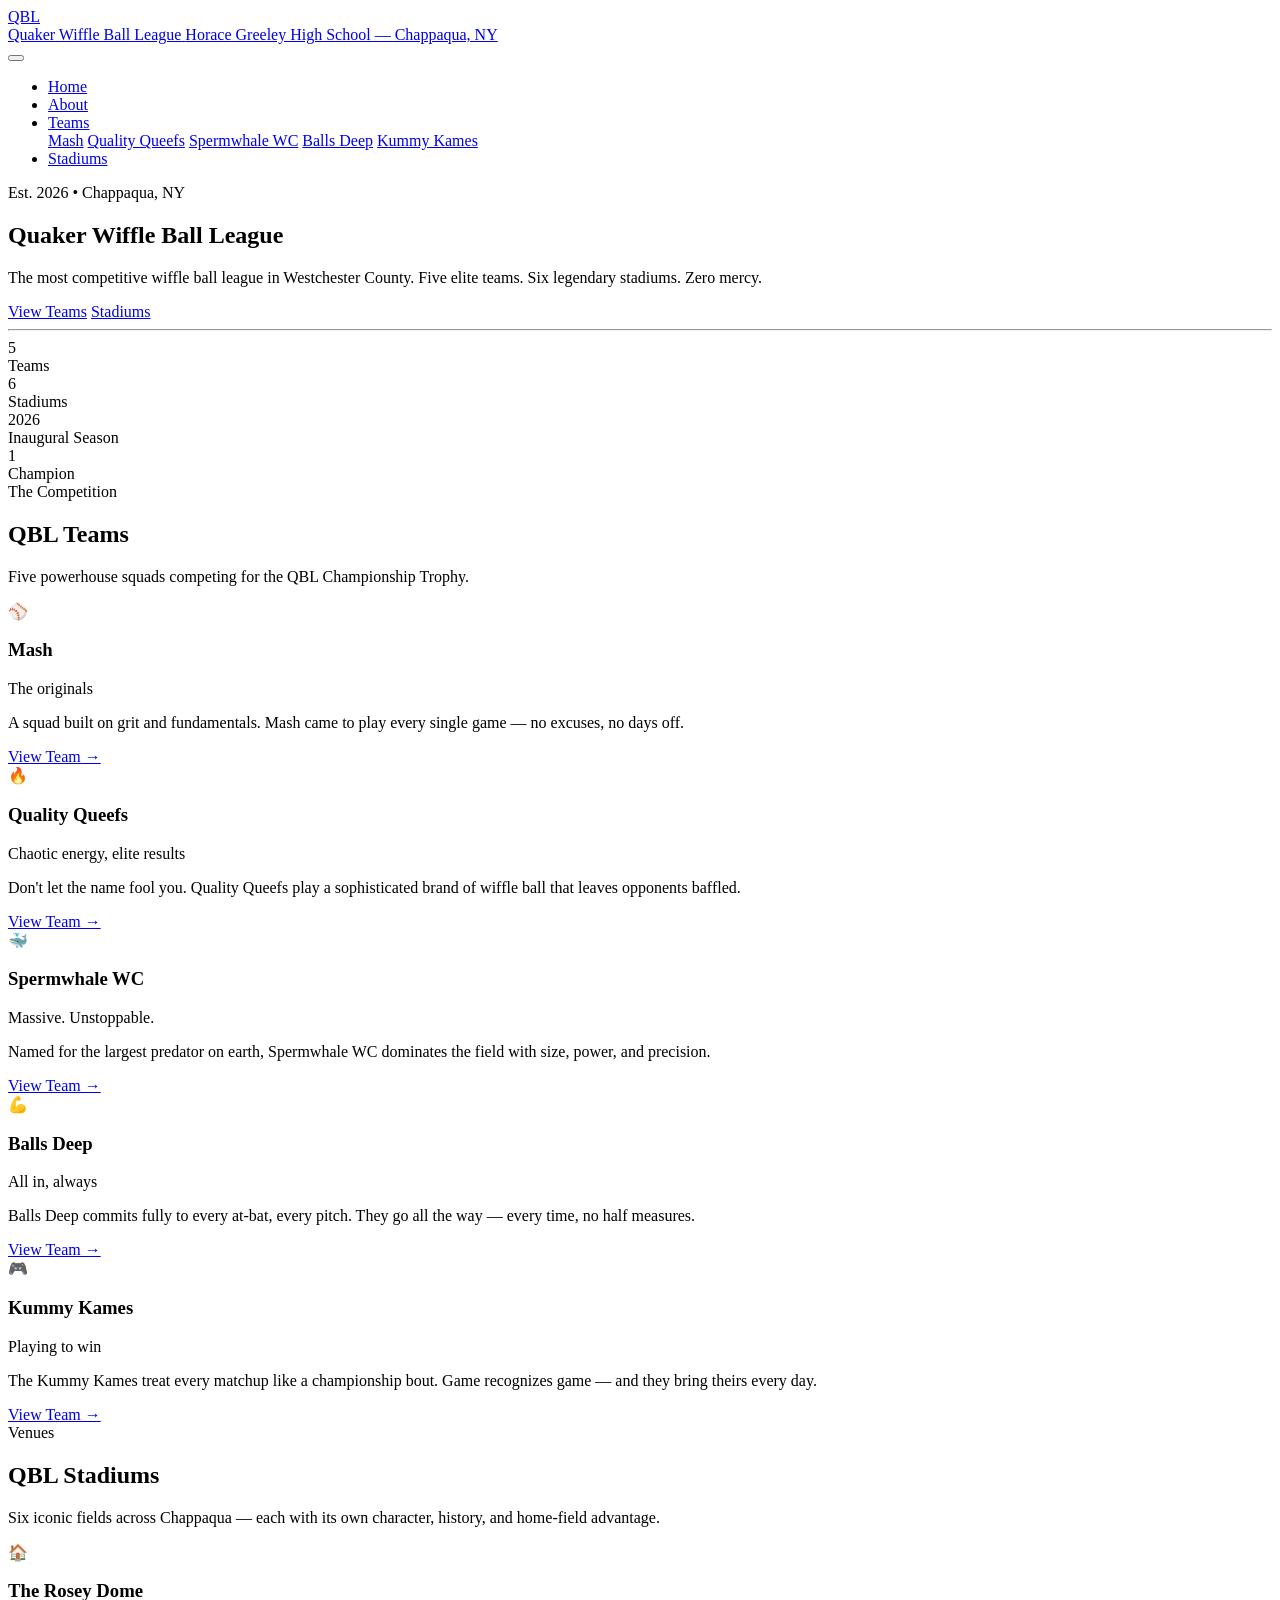
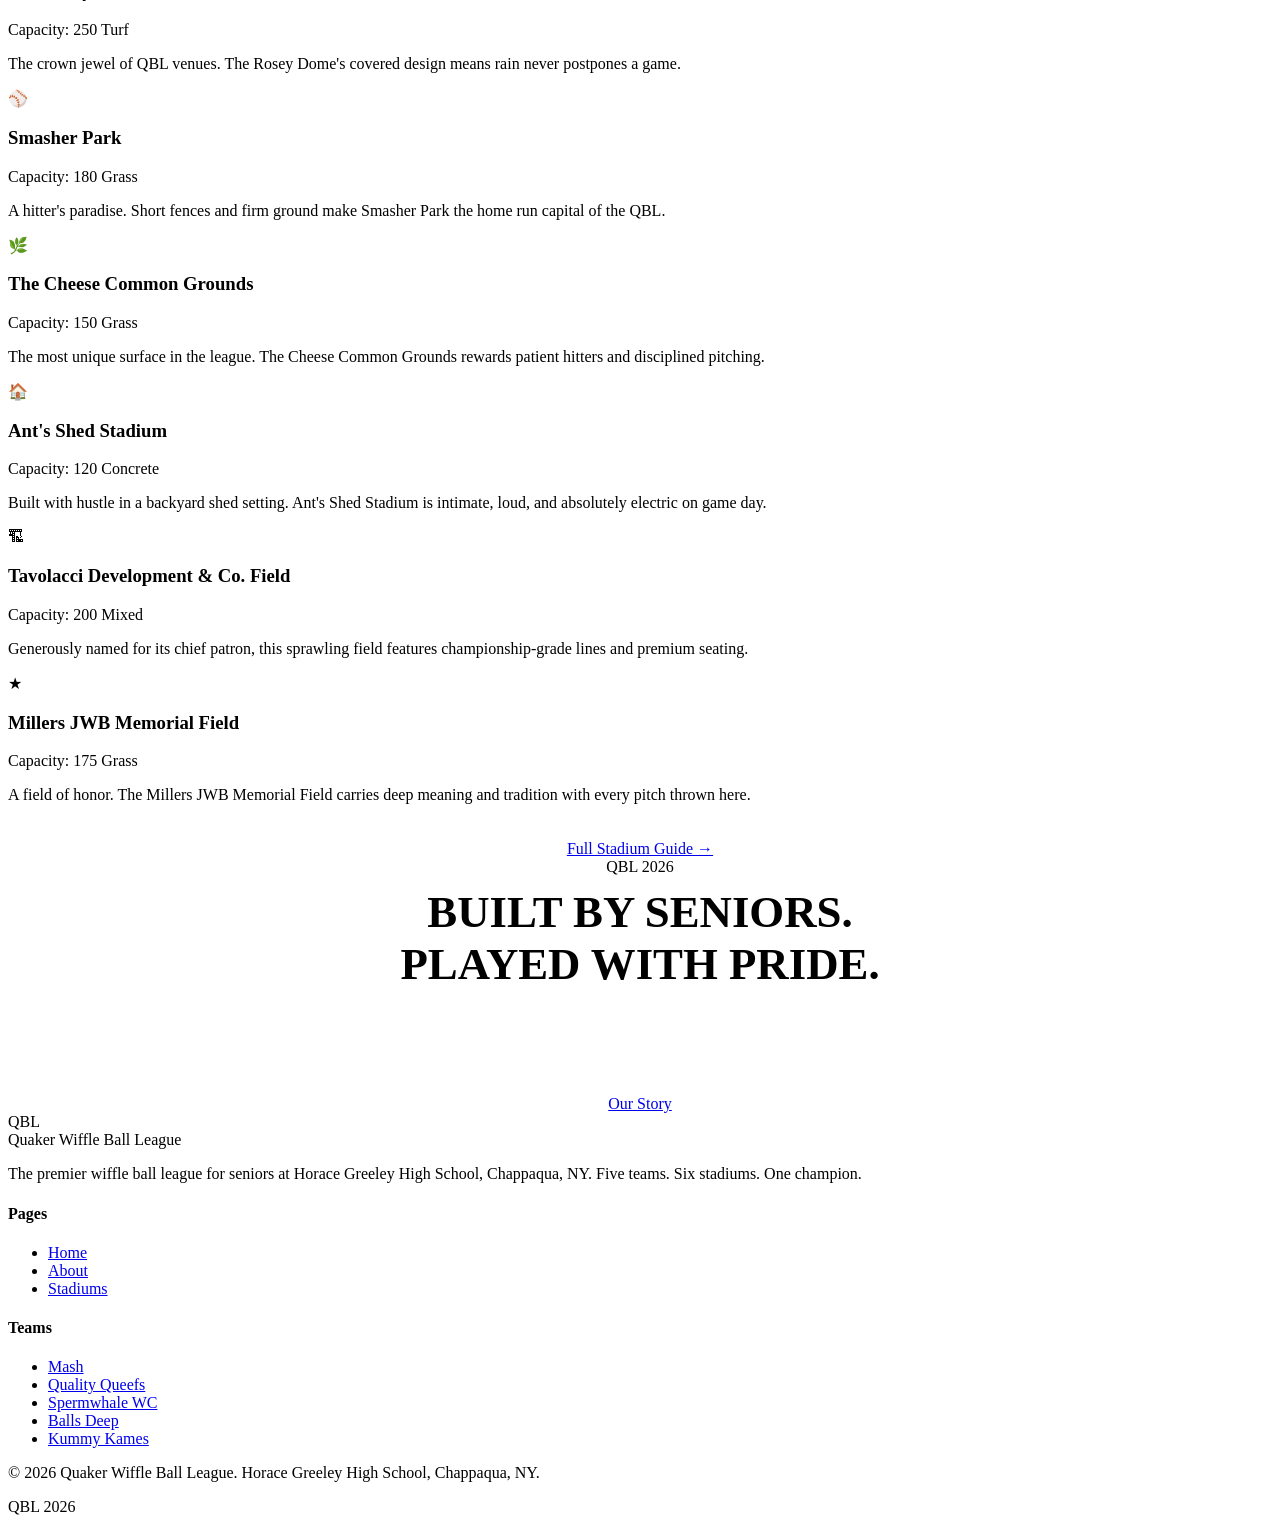
==== index.html @ b90197fc "Add files via upload" ====
<!DOCTYPE html>
<html lang="en">
<head>
  <meta charset="UTF-8" />
  <meta name="viewport" content="width=device-width, initial-scale=1.0" />
  <title>Quaker Wiffle Ball League | QBL</title>
  <link rel="stylesheet" href="css/styles.css" />
</head>
<body>

  <!-- NAVBAR -->
  <nav class="navbar">
    <div class="nav-inner">
      <a href="index.html" class="nav-logo">
        <div class="nav-logo-badge">QBL</div>
        <div class="nav-logo-text">
          <span class="nav-logo-name">Quaker Wiffle Ball League</span>
          <span class="nav-logo-sub">Horace Greeley High School &mdash; Chappaqua, NY</span>
        </div>
      </a>
      <button class="nav-toggle" id="navToggle" aria-label="Toggle menu">
        <span></span><span></span><span></span>
      </button>
      <ul class="nav-links" id="navLinks">
        <li><a href="index.html" class="active">Home</a></li>
        <li><a href="about.html">About</a></li>
        <li class="nav-dropdown">
          <a href="#">Teams</a>
          <div class="dropdown-menu">
            <a href="teams/mash.html">Mash</a>
            <a href="teams/quality-queefs.html">Quality Queefs</a>
            <a href="teams/spermwhale-wc.html">Spermwhale WC</a>
            <a href="teams/balls-deep.html">Balls Deep</a>
            <a href="teams/kummy-kames.html">Kummy Kames</a>
          </div>
        </li>
        <li><a href="stadiums.html">Stadiums</a></li>
      </ul>
    </div>
  </nav>

  <!-- HERO -->
  <section class="hero">
    <div class="hero-content">
      <div class="hero-badge">Est. 2026 &bull; Chappaqua, NY</div>
      <h1>Quaker <span>Wiffle Ball</span> League</h1>
      <p>The most competitive wiffle ball league in Westchester County. Five elite teams. Six legendary stadiums. Zero mercy.</p>
      <div class="hero-actions">
        <a href="teams/mash.html" class="btn btn-primary">View Teams</a>
        <a href="stadiums.html" class="btn btn-outline">Stadiums</a>
      </div>
    </div>
  </section>

  <hr class="divider" />

  <!-- STATS -->
  <section class="section">
    <div class="container">
      <div class="stats-bar">
        <div class="stat-item">
          <div class="stat-number"><span>5</span></div>
          <div class="stat-label">Teams</div>
        </div>
        <div class="stat-item">
          <div class="stat-number"><span>6</span></div>
          <div class="stat-label">Stadiums</div>
        </div>
        <div class="stat-item">
          <div class="stat-number"><span>2026</span></div>
          <div class="stat-label">Inaugural Season</div>
        </div>
        <div class="stat-item">
          <div class="stat-number"><span>1</span></div>
          <div class="stat-label">Champion</div>
        </div>
      </div>

      <!-- TEAMS GRID -->
      <div class="section-header">
        <span class="section-label">The Competition</span>
        <h2>QBL Teams</h2>
        <p>Five powerhouse squads competing for the QBL Championship Trophy.</p>
      </div>

      <div class="card-grid">
        <div class="card card-accent-1">
          <div class="card-header">
            <div class="card-icon">⚾</div>
            <h3>Mash</h3>
            <p>The originals</p>
          </div>
          <div class="card-body">
            <p>A squad built on grit and fundamentals. Mash came to play every single game — no excuses, no days off.</p>
          </div>
          <div class="card-footer">
            <a href="teams/mash.html">View Team &rarr;</a>
          </div>
        </div>

        <div class="card card-accent-2">
          <div class="card-header">
            <div class="card-icon">🔥</div>
            <h3>Quality Queefs</h3>
            <p>Chaotic energy, elite results</p>
          </div>
          <div class="card-body">
            <p>Don't let the name fool you. Quality Queefs play a sophisticated brand of wiffle ball that leaves opponents baffled.</p>
          </div>
          <div class="card-footer">
            <a href="teams/quality-queefs.html">View Team &rarr;</a>
          </div>
        </div>

        <div class="card card-accent-3">
          <div class="card-header">
            <div class="card-icon">🐳</div>
            <h3>Spermwhale WC</h3>
            <p>Massive. Unstoppable.</p>
          </div>
          <div class="card-body">
            <p>Named for the largest predator on earth, Spermwhale WC dominates the field with size, power, and precision.</p>
          </div>
          <div class="card-footer">
            <a href="teams/spermwhale-wc.html">View Team &rarr;</a>
          </div>
        </div>

        <div class="card card-accent-4">
          <div class="card-header">
            <div class="card-icon">💪</div>
            <h3>Balls Deep</h3>
            <p>All in, always</p>
          </div>
          <div class="card-body">
            <p>Balls Deep commits fully to every at-bat, every pitch. They go all the way — every time, no half measures.</p>
          </div>
          <div class="card-footer">
            <a href="teams/balls-deep.html">View Team &rarr;</a>
          </div>
        </div>

        <div class="card card-accent-5">
          <div class="card-header">
            <div class="card-icon">🎮</div>
            <h3>Kummy Kames</h3>
            <p>Playing to win</p>
          </div>
          <div class="card-body">
            <p>The Kummy Kames treat every matchup like a championship bout. Game recognizes game — and they bring theirs every day.</p>
          </div>
          <div class="card-footer">
            <a href="teams/kummy-kames.html">View Team &rarr;</a>
          </div>
        </div>
      </div>
    </div>
  </section>

  <!-- STADIUMS -->
  <section class="section section-alt">
    <div class="container">
      <div class="section-header">
        <span class="section-label">Venues</span>
        <h2>QBL Stadiums</h2>
        <p>Six iconic fields across Chappaqua — each with its own character, history, and home-field advantage.</p>
      </div>

      <div class="card-grid card-grid-3">
        <div class="stadium-card">
          <div class="stadium-card-banner sb-1">&#127968;</div>
          <div class="stadium-card-body">
            <h3>The Rosey Dome</h3>
            <div class="stadium-meta">
              <span class="stadium-meta-item"><span class="dot"></span>Capacity: 250</span>
              <span class="stadium-meta-item"><span class="dot"></span>Turf</span>
            </div>
            <p>The crown jewel of QBL venues. The Rosey Dome's covered design means rain never postpones a game.</p>
          </div>
        </div>

        <div class="stadium-card">
          <div class="stadium-card-banner sb-2">&#9918;</div>
          <div class="stadium-card-body">
            <h3>Smasher Park</h3>
            <div class="stadium-meta">
              <span class="stadium-meta-item"><span class="dot"></span>Capacity: 180</span>
              <span class="stadium-meta-item"><span class="dot"></span>Grass</span>
            </div>
            <p>A hitter's paradise. Short fences and firm ground make Smasher Park the home run capital of the QBL.</p>
          </div>
        </div>

        <div class="stadium-card">
          <div class="stadium-card-banner sb-3">&#127807;</div>
          <div class="stadium-card-body">
            <h3>The Cheese Common Grounds</h3>
            <div class="stadium-meta">
              <span class="stadium-meta-item"><span class="dot"></span>Capacity: 150</span>
              <span class="stadium-meta-item"><span class="dot"></span>Grass</span>
            </div>
            <p>The most unique surface in the league. The Cheese Common Grounds rewards patient hitters and disciplined pitching.</p>
          </div>
        </div>

        <div class="stadium-card">
          <div class="stadium-card-banner sb-4">&#127968;</div>
          <div class="stadium-card-body">
            <h3>Ant's Shed Stadium</h3>
            <div class="stadium-meta">
              <span class="stadium-meta-item"><span class="dot"></span>Capacity: 120</span>
              <span class="stadium-meta-item"><span class="dot"></span>Concrete</span>
            </div>
            <p>Built with hustle in a backyard shed setting. Ant's Shed Stadium is intimate, loud, and absolutely electric on game day.</p>
          </div>
        </div>

        <div class="stadium-card">
          <div class="stadium-card-banner sb-5">&#127959;</div>
          <div class="stadium-card-body">
            <h3>Tavolacci Development &amp; Co. Field</h3>
            <div class="stadium-meta">
              <span class="stadium-meta-item"><span class="dot"></span>Capacity: 200</span>
              <span class="stadium-meta-item"><span class="dot"></span>Mixed</span>
            </div>
            <p>Generously named for its chief patron, this sprawling field features championship-grade lines and premium seating.</p>
          </div>
        </div>

        <div class="stadium-card">
          <div class="stadium-card-banner sb-6">&#9733;</div>
          <div class="stadium-card-body">
            <h3>Millers JWB Memorial Field</h3>
            <div class="stadium-meta">
              <span class="stadium-meta-item"><span class="dot"></span>Capacity: 175</span>
              <span class="stadium-meta-item"><span class="dot"></span>Grass</span>
            </div>
            <p>A field of honor. The Millers JWB Memorial Field carries deep meaning and tradition with every pitch thrown here.</p>
          </div>
        </div>
      </div>

      <div style="text-align: center; margin-top: 36px;">
        <a href="stadiums.html" class="btn btn-navy">Full Stadium Guide &rarr;</a>
      </div>
    </div>
  </section>

  <!-- CTA -->
  <section class="section" style="background: var(--navy); text-align: center;">
    <div class="container">
      <span class="section-label" style="color: var(--orange);">QBL 2026</span>
      <h2 style="color: var(--white); font-size: clamp(1.8rem, 4vw, 2.8rem); text-transform: uppercase; margin-top: 10px;">Built by Seniors.<br>Played with Pride.</h2>
      <p style="color: rgba(255,255,255,0.65); margin-top: 16px; margin-bottom: 32px; max-width: 480px; margin-left: auto; margin-right: auto;">
        Quaker Wiffle Ball League was founded by the Class of 2026 at Horace Greeley High School in Chappaqua, New York.
      </p>
      <a href="about.html" class="btn btn-primary">Our Story</a>
    </div>
  </section>

  <!-- FOOTER -->
  <footer class="footer">
    <div class="footer-inner">
      <div class="footer-top">
        <div class="footer-brand">
          <div class="nav-logo" style="margin-bottom: 12px;">
            <div class="nav-logo-badge">QBL</div>
            <div class="nav-logo-text">
              <span class="nav-logo-name">Quaker Wiffle Ball League</span>
            </div>
          </div>
          <p>The premier wiffle ball league for seniors at Horace Greeley High School, Chappaqua, NY. Five teams. Six stadiums. One champion.</p>
        </div>
        <div class="footer-links">
          <h4>Pages</h4>
          <ul>
            <li><a href="index.html">Home</a></li>
            <li><a href="about.html">About</a></li>
            <li><a href="stadiums.html">Stadiums</a></li>
          </ul>
        </div>
        <div class="footer-links">
          <h4>Teams</h4>
          <ul>
            <li><a href="teams/mash.html">Mash</a></li>
            <li><a href="teams/quality-queefs.html">Quality Queefs</a></li>
            <li><a href="teams/spermwhale-wc.html">Spermwhale WC</a></li>
            <li><a href="teams/balls-deep.html">Balls Deep</a></li>
            <li><a href="teams/kummy-kames.html">Kummy Kames</a></li>
          </ul>
        </div>
      </div>
      <div class="footer-bottom">
        <p>&copy; 2026 Quaker Wiffle Ball League. Horace Greeley High School, Chappaqua, NY.</p>
        <span class="footer-badge">QBL 2026</span>
      </div>
    </div>
  </footer>

  <script>
    const toggle = document.getElementById('navToggle');
    const links = document.getElementById('navLinks');
    toggle.addEventListener('click', () => links.classList.toggle('open'));
  </script>
</body>
</html>
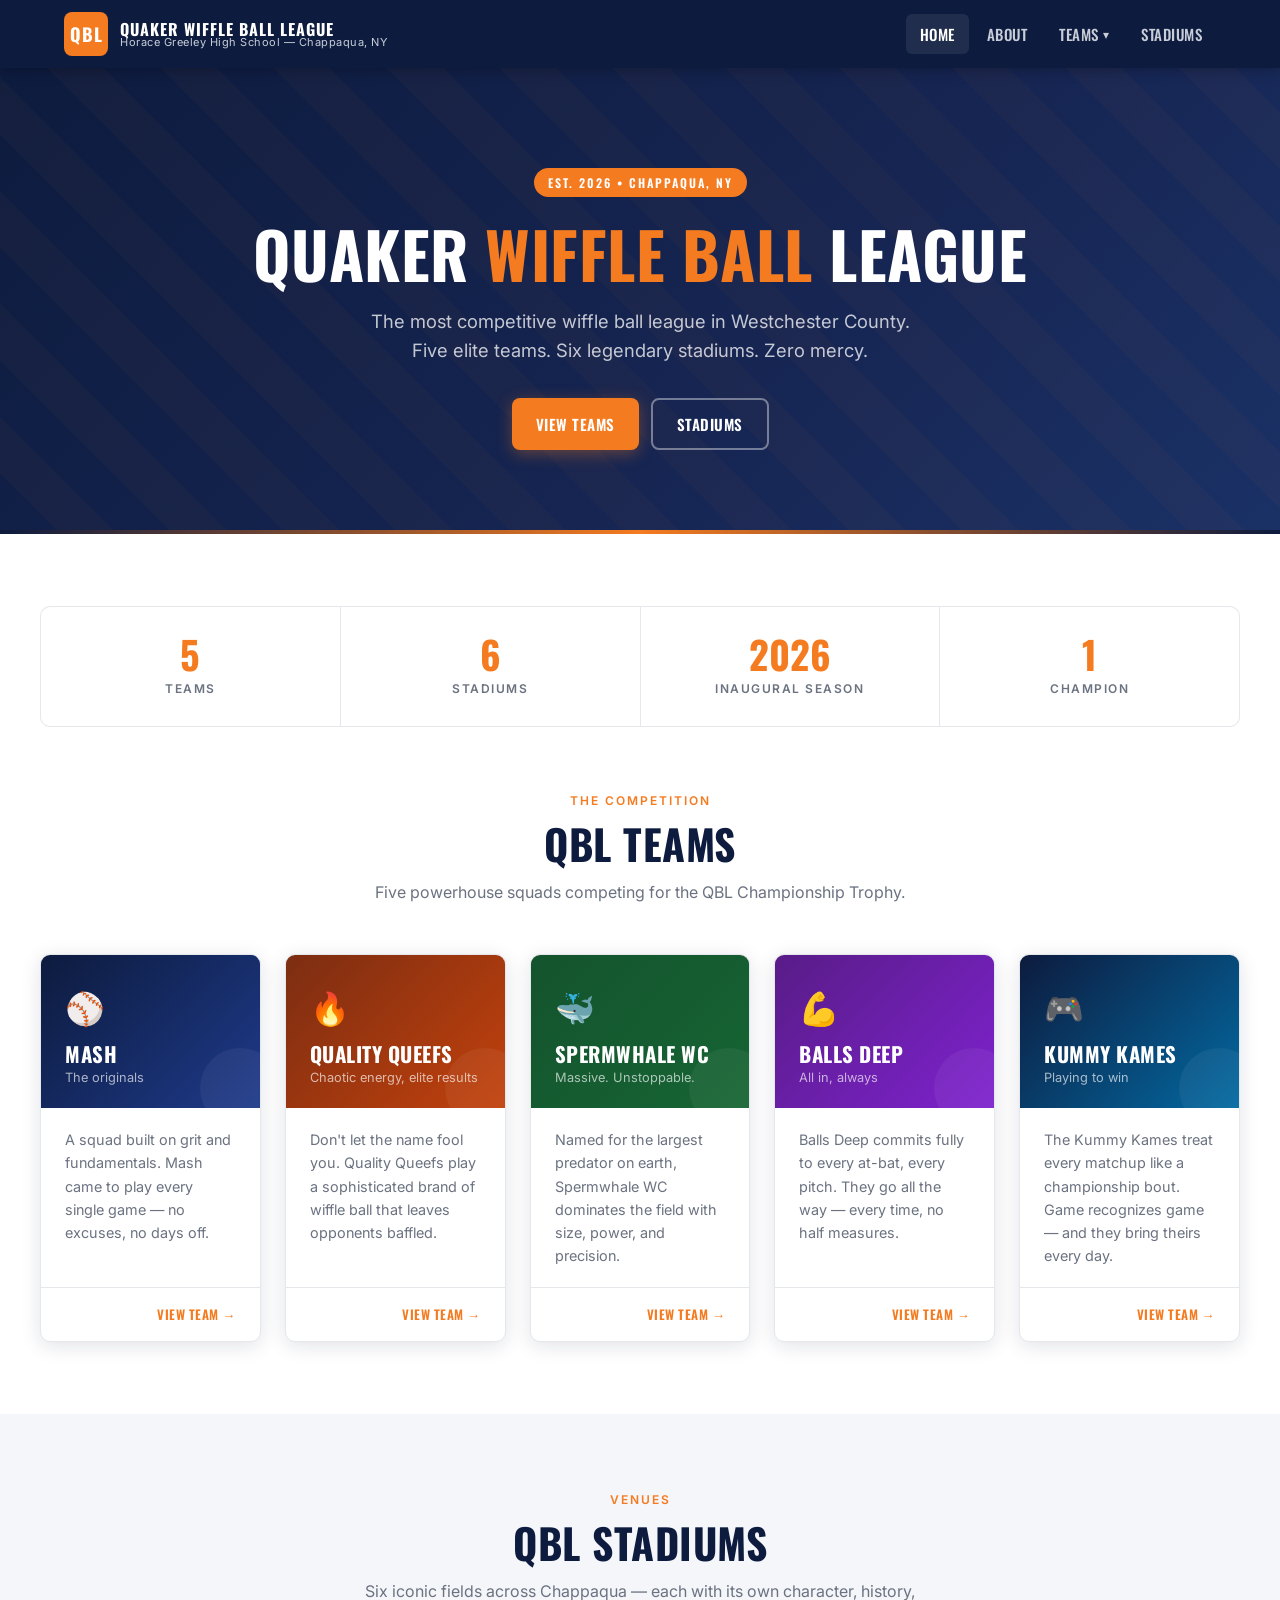
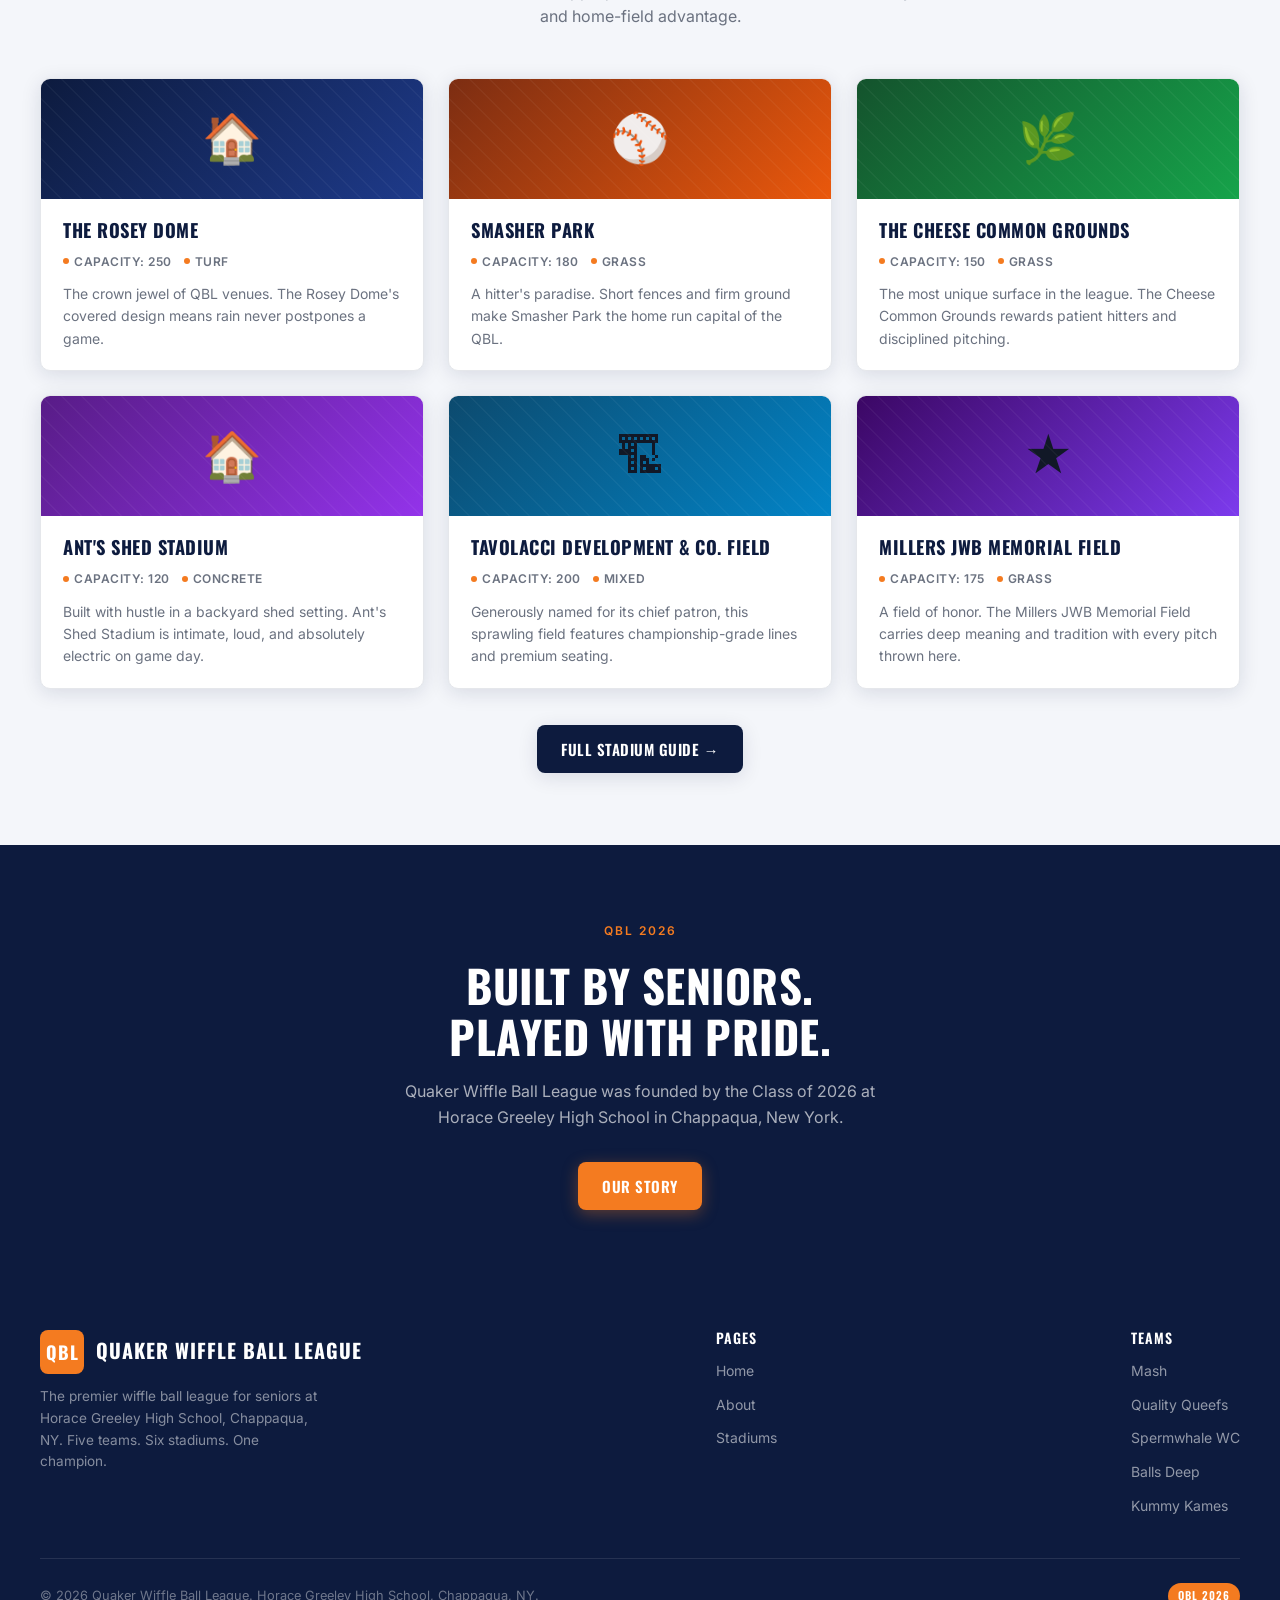
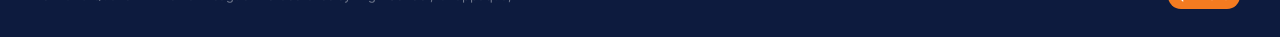
==== commit 97dc768e: "Add files via upload" ====
--- a/index.html
+++ b/index.html
@@ -4,7 +4,159 @@
   <meta charset="UTF-8" />
   <meta name="viewport" content="width=device-width, initial-scale=1.0" />
   <title>Quaker Wiffle Ball League | QBL</title>
-  <link rel="stylesheet" href="css/styles.css" />
+  <style>
+/* === QBL Design System === */
+@import url('https://fonts.googleapis.com/css2?family=Oswald:wght@400;500;600;700&family=Inter:wght@400;500;600&display=swap');
+
+:root {
+  --navy: #0D1B3E;
+  --navy-light: #162552;
+  --orange: #F47B20;
+  --orange-dark: #D4691A;
+  --white: #FFFFFF;
+  --light-gray: #F4F6FA;
+  --mid-gray: #C8CDD8;
+  --text-dark: #111827;
+  --text-muted: #6B7280;
+  --border: #E5E7EB;
+  --shadow: 0 4px 20px rgba(13, 27, 62, 0.12);
+  --shadow-hover: 0 8px 32px rgba(13, 27, 62, 0.2);
+  --radius: 10px;
+}
+
+* { margin: 0; padding: 0; box-sizing: border-box; }
+html { scroll-behavior: smooth; }
+body { font-family: 'Inter', sans-serif; color: var(--text-dark); background: var(--white); line-height: 1.6; }
+h1, h2, h3, h4 { font-family: 'Oswald', sans-serif; font-weight: 700; letter-spacing: 0.5px; line-height: 1.15; }
+a { color: inherit; text-decoration: none; }
+img { max-width: 100%; display: block; }
+
+/* === NAVBAR === */
+.navbar { background: var(--navy); position: sticky; top: 0; z-index: 1000; box-shadow: 0 2px 12px rgba(0,0,0,0.25); }
+.nav-inner { max-width: 1200px; margin: 0 auto; padding: 0 24px; display: flex; align-items: center; justify-content: space-between; height: 68px; }
+.nav-logo { display: flex; align-items: center; gap: 12px; text-decoration: none; }
+.nav-logo-badge { width: 44px; height: 44px; background: var(--orange); border-radius: 8px; display: flex; align-items: center; justify-content: center; font-family: 'Oswald', sans-serif; font-weight: 700; font-size: 18px; color: var(--white); letter-spacing: 1px; }
+.nav-logo-text { display: flex; flex-direction: column; line-height: 1; }
+.nav-logo-name { font-family: 'Oswald', sans-serif; font-weight: 700; font-size: 16px; color: var(--white); letter-spacing: 1px; text-transform: uppercase; }
+.nav-logo-sub { font-size: 11px; color: var(--mid-gray); letter-spacing: 0.5px; }
+.nav-links { display: flex; align-items: center; gap: 4px; list-style: none; }
+.nav-links a { display: block; padding: 8px 14px; font-family: 'Oswald', sans-serif; font-size: 15px; font-weight: 500; color: var(--mid-gray); border-radius: 6px; transition: color 0.2s, background 0.2s; text-transform: uppercase; letter-spacing: 0.5px; }
+.nav-links a:hover, .nav-links a.active { color: var(--white); background: rgba(255,255,255,0.08); }
+.nav-dropdown { position: relative; }
+.nav-dropdown > a { display: flex; align-items: center; gap: 4px; }
+.nav-dropdown > a::after { content: '▾'; font-size: 12px; }
+.dropdown-menu { display: none; position: absolute; top: calc(100% + 8px); left: 0; background: var(--white); border-radius: var(--radius); box-shadow: var(--shadow-hover); min-width: 200px; overflow: hidden; border: 1px solid var(--border); }
+.nav-dropdown:hover .dropdown-menu { display: block; }
+.dropdown-menu a { display: block; padding: 10px 16px; font-size: 14px; font-family: 'Inter', sans-serif; color: var(--text-dark) !important; background: none !important; border-radius: 0 !important; font-weight: 500; letter-spacing: 0; text-transform: none; border-left: 3px solid transparent; transition: background 0.15s, border-color 0.15s; }
+.dropdown-menu a:hover { background: var(--light-gray) !important; border-left-color: var(--orange); color: var(--navy) !important; }
+.nav-toggle { display: none; flex-direction: column; gap: 5px; background: none; border: none; cursor: pointer; padding: 4px; }
+.nav-toggle span { display: block; width: 26px; height: 2px; background: var(--white); border-radius: 2px; }
+
+/* === HERO === */
+.hero { background: linear-gradient(135deg, var(--navy) 0%, var(--navy-light) 60%, #1a3166 100%); color: var(--white); padding: 100px 24px 80px; text-align: center; position: relative; overflow: hidden; }
+.hero::before { content: ''; position: absolute; inset: 0; background: repeating-linear-gradient(45deg, transparent, transparent 40px, rgba(244, 123, 32, 0.03) 40px, rgba(244, 123, 32, 0.03) 80px); }
+.hero-content { position: relative; max-width: 800px; margin: 0 auto; }
+.hero-badge { display: inline-block; background: var(--orange); color: var(--white); font-family: 'Oswald', sans-serif; font-size: 12px; font-weight: 600; letter-spacing: 2px; text-transform: uppercase; padding: 5px 14px; border-radius: 20px; margin-bottom: 20px; }
+.hero h1 { font-size: clamp(2.4rem, 6vw, 4rem); color: var(--white); margin-bottom: 16px; text-transform: uppercase; }
+.hero h1 span { color: var(--orange); }
+.hero p { font-size: 1.15rem; color: rgba(255,255,255,0.75); max-width: 560px; margin: 0 auto 32px; }
+.hero-actions { display: flex; gap: 12px; justify-content: center; flex-wrap: wrap; }
+
+/* === BUTTONS === */
+.btn { display: inline-flex; align-items: center; gap: 8px; padding: 12px 24px; border-radius: 8px; font-family: 'Oswald', sans-serif; font-weight: 600; font-size: 15px; letter-spacing: 0.5px; text-transform: uppercase; cursor: pointer; border: none; transition: transform 0.15s, box-shadow 0.15s, background 0.15s; text-decoration: none; }
+.btn:hover { transform: translateY(-2px); }
+.btn-primary { background: var(--orange); color: var(--white); box-shadow: 0 4px 16px rgba(244, 123, 32, 0.35); }
+.btn-primary:hover { background: var(--orange-dark); box-shadow: 0 6px 24px rgba(244, 123, 32, 0.45); }
+.btn-outline { background: transparent; color: var(--white); border: 2px solid rgba(255,255,255,0.4); }
+.btn-outline:hover { border-color: var(--white); background: rgba(255,255,255,0.08); }
+.btn-navy { background: var(--navy); color: var(--white); box-shadow: var(--shadow); }
+.btn-navy:hover { background: var(--navy-light); }
+
+/* === SECTION === */
+.section { padding: 72px 24px; }
+.section-alt { background: var(--light-gray); }
+.container { max-width: 1200px; margin: 0 auto; }
+.section-header { text-align: center; margin-bottom: 48px; }
+.section-label { display: inline-block; font-size: 12px; font-weight: 600; letter-spacing: 2px; text-transform: uppercase; color: var(--orange); margin-bottom: 10px; }
+.section-header h2 { font-size: clamp(1.8rem, 4vw, 2.6rem); color: var(--navy); text-transform: uppercase; }
+.section-header p { margin-top: 12px; color: var(--text-muted); font-size: 1rem; max-width: 560px; margin-left: auto; margin-right: auto; }
+
+/* === STATS BAR === */
+.stats-bar { display: grid; grid-template-columns: repeat(auto-fit, minmax(180px, 1fr)); gap: 1px; background: var(--border); border: 1px solid var(--border); border-radius: var(--radius); overflow: hidden; margin-bottom: 60px; }
+.stat-item { background: var(--white); padding: 28px 20px; text-align: center; }
+.stat-item .stat-number { font-family: 'Oswald', sans-serif; font-size: 2.4rem; font-weight: 700; color: var(--navy); line-height: 1; }
+.stat-item .stat-number span { color: var(--orange); }
+.stat-item .stat-label { font-size: 12px; font-weight: 600; text-transform: uppercase; letter-spacing: 1.5px; color: var(--text-muted); margin-top: 6px; }
+
+/* === CARDS === */
+.card-grid { display: grid; grid-template-columns: repeat(auto-fill, minmax(220px, 1fr)); gap: 24px; }
+.card-grid-3 { grid-template-columns: repeat(auto-fill, minmax(300px, 1fr)); }
+.card { background: var(--white); border-radius: var(--radius); box-shadow: var(--shadow); overflow: hidden; transition: transform 0.2s, box-shadow 0.2s; border: 1px solid var(--border); display: flex; flex-direction: column; }
+.card:hover { transform: translateY(-4px); box-shadow: var(--shadow-hover); }
+.card-header { background: var(--navy); padding: 28px 24px 20px; color: var(--white); position: relative; overflow: hidden; }
+.card-header::after { content: ''; position: absolute; bottom: -20px; right: -20px; width: 80px; height: 80px; background: rgba(255,255,255,0.05); border-radius: 50%; }
+.card-icon { font-size: 2rem; margin-bottom: 8px; }
+.card-header h3 { font-size: 1.3rem; color: var(--white); text-transform: uppercase; }
+.card-header p { font-size: 0.8rem; color: rgba(255,255,255,0.65); margin-top: 2px; }
+.card-body { padding: 20px 24px; flex: 1; }
+.card-body p { color: var(--text-muted); font-size: 0.9rem; line-height: 1.6; }
+.card-footer { padding: 16px 24px; border-top: 1px solid var(--border); display: flex; justify-content: flex-end; }
+.card-footer a { font-family: 'Oswald', sans-serif; font-size: 13px; font-weight: 600; letter-spacing: 0.5px; text-transform: uppercase; color: var(--orange); display: flex; align-items: center; gap: 4px; }
+.card-footer a:hover { color: var(--orange-dark); }
+.card-accent-1 .card-header { background: linear-gradient(135deg, #0D1B3E, #1E3A8A); }
+.card-accent-2 .card-header { background: linear-gradient(135deg, #7C2D12, #C2410C); }
+.card-accent-3 .card-header { background: linear-gradient(135deg, #14532D, #166534); }
+.card-accent-4 .card-header { background: linear-gradient(135deg, #581C87, #7E22CE); }
+.card-accent-5 .card-header { background: linear-gradient(135deg, #0D1B3E, #0369A1); }
+
+/* === STADIUM CARDS === */
+.stadium-card { background: var(--white); border-radius: var(--radius); box-shadow: var(--shadow); overflow: hidden; border: 1px solid var(--border); transition: transform 0.2s, box-shadow 0.2s; }
+.stadium-card:hover { transform: translateY(-4px); box-shadow: var(--shadow-hover); }
+.stadium-card-banner { height: 120px; display: flex; align-items: center; justify-content: center; font-size: 3rem; position: relative; overflow: hidden; }
+.stadium-card-banner::before { content: ''; position: absolute; inset: 0; background: repeating-linear-gradient(45deg, rgba(255,255,255,0.04) 0, rgba(255,255,255,0.04) 1px, transparent 0, transparent 50%); background-size: 20px 20px; }
+.stadium-card-body { padding: 20px 22px; }
+.stadium-card-body h3 { font-size: 1.15rem; color: var(--navy); text-transform: uppercase; margin-bottom: 6px; }
+.stadium-meta { display: flex; flex-wrap: wrap; gap: 12px; margin: 12px 0; }
+.stadium-meta-item { display: flex; align-items: center; gap: 5px; font-size: 12px; font-weight: 600; text-transform: uppercase; letter-spacing: 0.5px; color: var(--text-muted); }
+.stadium-meta-item .dot { width: 6px; height: 6px; border-radius: 50%; background: var(--orange); }
+.stadium-card-body p { font-size: 0.875rem; color: var(--text-muted); line-height: 1.6; margin-top: 10px; }
+.sb-1 { background: linear-gradient(135deg, #0D1B3E, #1E3A8A); }
+.sb-2 { background: linear-gradient(135deg, #7C2D12, #EA580C); }
+.sb-3 { background: linear-gradient(135deg, #14532D, #16A34A); }
+.sb-4 { background: linear-gradient(135deg, #581C87, #9333EA); }
+.sb-5 { background: linear-gradient(135deg, #0C4A6E, #0284C7); }
+.sb-6 { background: linear-gradient(135deg, #3B0764, #7C3AED); }
+
+/* === DIVIDER === */
+.divider { height: 4px; background: linear-gradient(90deg, var(--navy), var(--orange), var(--navy)); border: none; }
+
+/* === FOOTER === */
+.footer { background: var(--navy); color: rgba(255,255,255,0.7); padding: 48px 24px 28px; }
+.footer-inner { max-width: 1200px; margin: 0 auto; }
+.footer-top { display: flex; justify-content: space-between; align-items: flex-start; gap: 40px; margin-bottom: 40px; flex-wrap: wrap; }
+.footer-brand .nav-logo-name { font-size: 20px; margin-bottom: 4px; color: var(--white); }
+.footer-brand p { font-size: 0.85rem; color: rgba(255,255,255,0.5); max-width: 280px; margin-top: 8px; line-height: 1.6; }
+.footer-links h4 { font-family: 'Oswald', sans-serif; font-size: 14px; font-weight: 600; color: var(--white); text-transform: uppercase; letter-spacing: 1px; margin-bottom: 12px; }
+.footer-links ul { list-style: none; display: flex; flex-direction: column; gap: 8px; }
+.footer-links ul a { font-size: 0.875rem; color: rgba(255,255,255,0.55); transition: color 0.2s; }
+.footer-links ul a:hover { color: var(--orange); }
+.footer-bottom { border-top: 1px solid rgba(255,255,255,0.1); padding-top: 24px; display: flex; justify-content: space-between; align-items: center; flex-wrap: wrap; gap: 12px; }
+.footer-bottom p { font-size: 0.8rem; color: rgba(255,255,255,0.4); }
+.footer-badge { display: inline-flex; align-items: center; gap: 6px; background: var(--orange); color: var(--white); font-family: 'Oswald', sans-serif; font-size: 11px; font-weight: 600; letter-spacing: 1px; text-transform: uppercase; padding: 4px 10px; border-radius: 20px; }
+
+/* === RESPONSIVE === */
+@media (max-width: 768px) {
+  .nav-links { display: none; position: absolute; top: 68px; left: 0; right: 0; background: var(--navy); flex-direction: column; padding: 16px; gap: 4px; border-top: 1px solid rgba(255,255,255,0.1); }
+  .nav-links.open { display: flex; }
+  .nav-toggle { display: flex; }
+  .dropdown-menu { position: static; box-shadow: none; border: none; background: rgba(255,255,255,0.05); border-radius: 6px; margin-top: 4px; }
+  .dropdown-menu a { color: rgba(255,255,255,0.75) !important; border-left-color: transparent; }
+  .dropdown-menu a:hover { background: rgba(255,255,255,0.08) !important; color: var(--white) !important; }
+  .footer-top { flex-direction: column; gap: 32px; }
+  .footer-bottom { flex-direction: column; text-align: center; }
+  .stats-bar { grid-template-columns: 1fr 1fr; }
+}
+  </style>
 </head>
 <body>
 
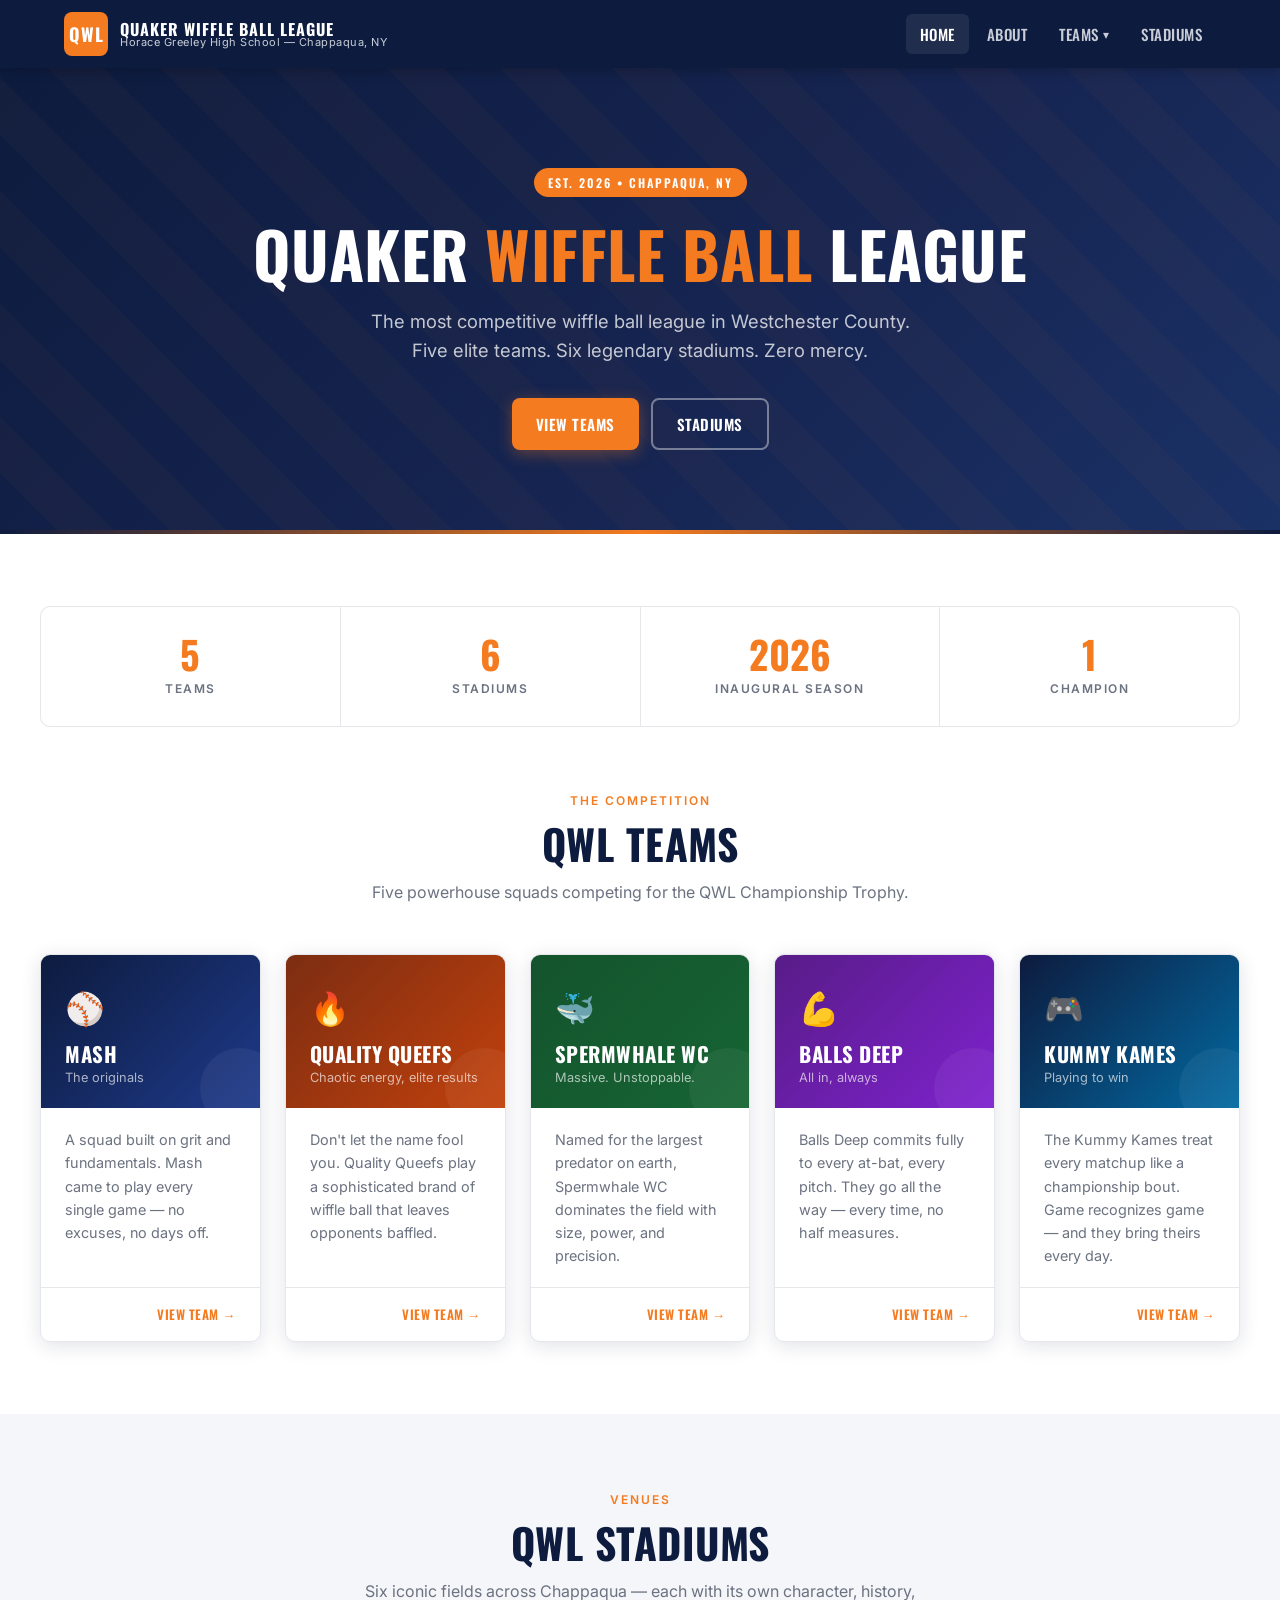
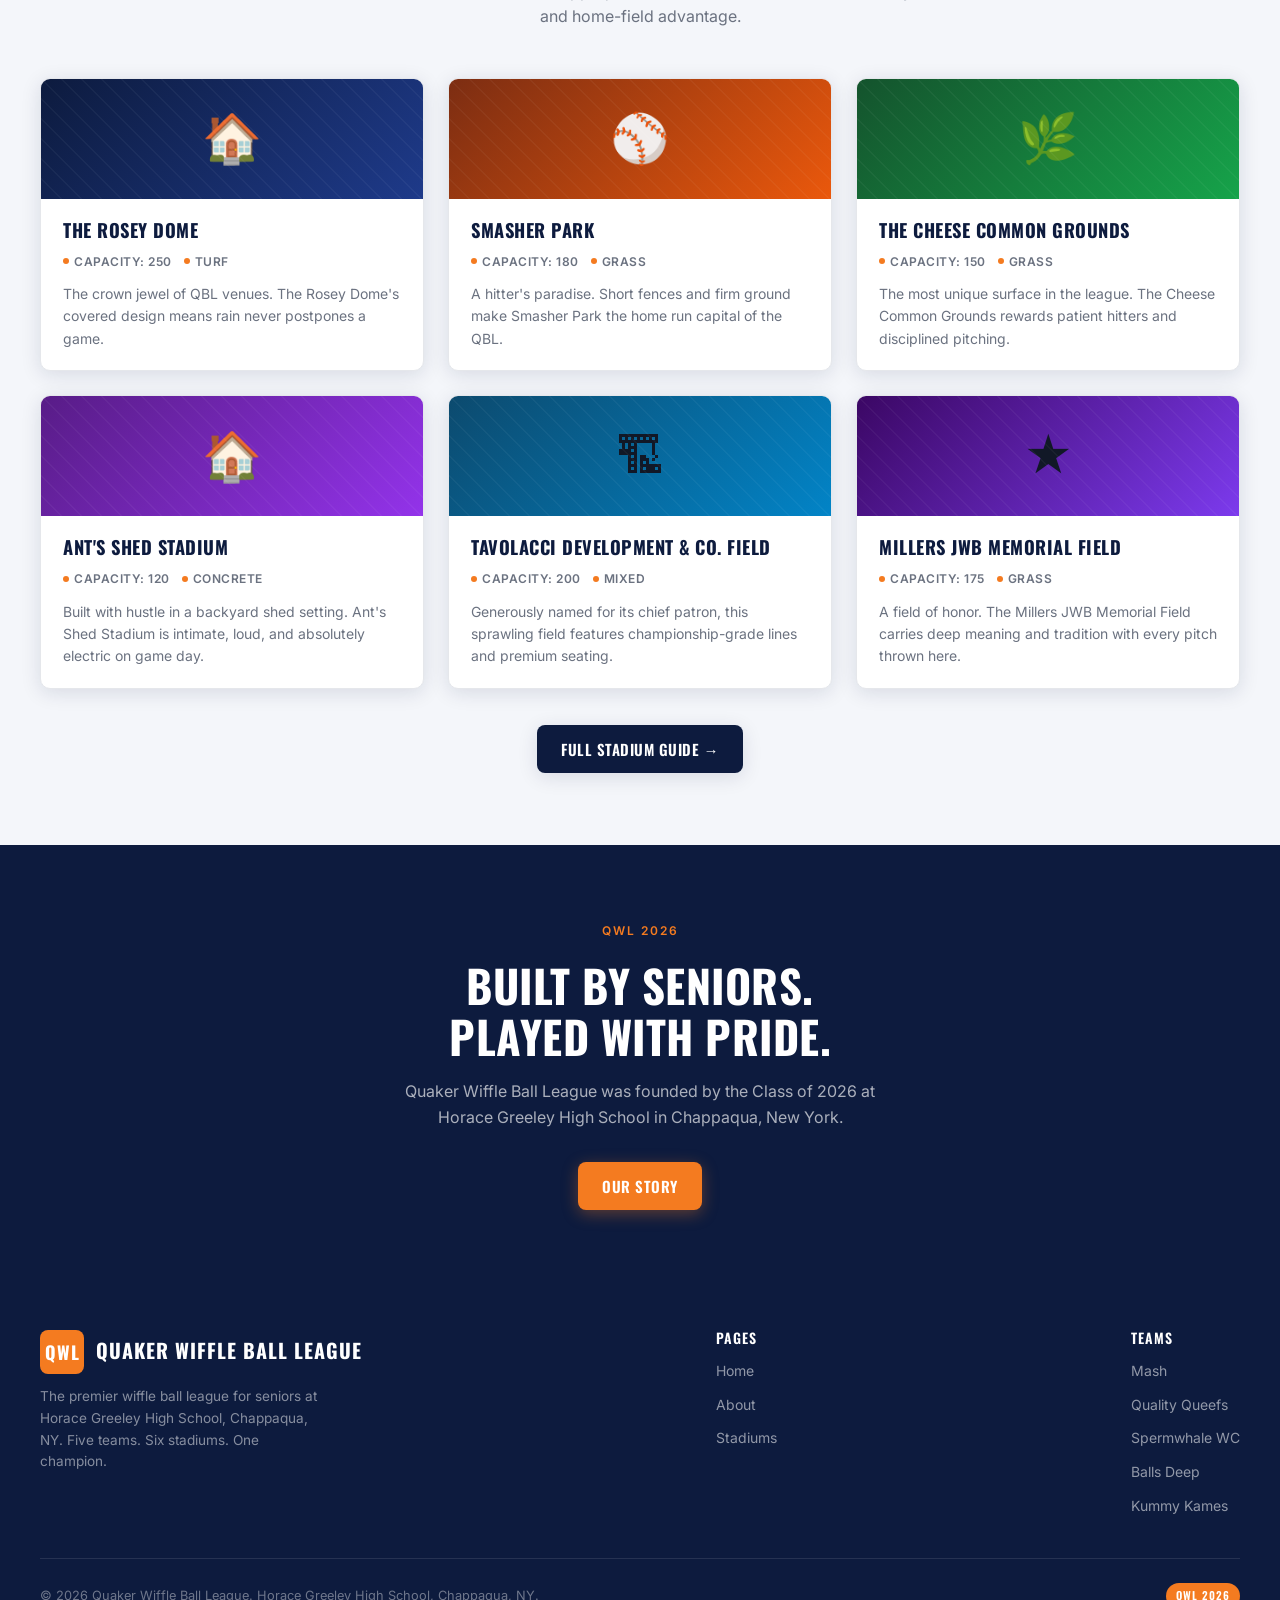
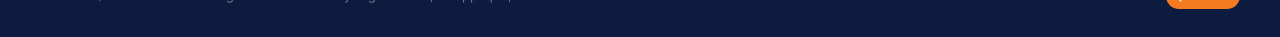
==== commit f249d6e7: "Add files via upload" ====
--- a/index.html
+++ b/index.html
@@ -3,7 +3,7 @@
 <head>
   <meta charset="UTF-8" />
   <meta name="viewport" content="width=device-width, initial-scale=1.0" />
-  <title>Quaker Wiffle Ball League | QBL</title>
+  <title>Quaker Wiffle Ball League | QWL</title>
   <style>
 /* === QBL Design System === */
 @import url('https://fonts.googleapis.com/css2?family=Oswald:wght@400;500;600;700&family=Inter:wght@400;500;600&display=swap');
@@ -164,7 +164,7 @@
   <nav class="navbar">
     <div class="nav-inner">
       <a href="index.html" class="nav-logo">
-        <div class="nav-logo-badge">QBL</div>
+        <div class="nav-logo-badge">QWL</div>
         <div class="nav-logo-text">
           <span class="nav-logo-name">Quaker Wiffle Ball League</span>
           <span class="nav-logo-sub">Horace Greeley High School &mdash; Chappaqua, NY</span>
@@ -198,7 +198,7 @@
       <h1>Quaker <span>Wiffle Ball</span> League</h1>
       <p>The most competitive wiffle ball league in Westchester County. Five elite teams. Six legendary stadiums. Zero mercy.</p>
       <div class="hero-actions">
-        <a href="teams/mash.html" class="btn btn-primary">View Teams</a>
+        <a href="#teams" class="btn btn-primary">View Teams</a>
         <a href="stadiums.html" class="btn btn-outline">Stadiums</a>
       </div>
     </div>
@@ -207,7 +207,7 @@
   <hr class="divider" />
 
   <!-- STATS -->
-  <section class="section">
+  <section class="section" id="teams">
     <div class="container">
       <div class="stats-bar">
         <div class="stat-item">
@@ -231,8 +231,8 @@
       <!-- TEAMS GRID -->
       <div class="section-header">
         <span class="section-label">The Competition</span>
-        <h2>QBL Teams</h2>
-        <p>Five powerhouse squads competing for the QBL Championship Trophy.</p>
+        <h2>QWL Teams</h2>
+        <p>Five powerhouse squads competing for the QWL Championship Trophy.</p>
       </div>
 
       <div class="card-grid">
@@ -314,7 +314,7 @@
     <div class="container">
       <div class="section-header">
         <span class="section-label">Venues</span>
-        <h2>QBL Stadiums</h2>
+        <h2>QWL Stadiums</h2>
         <p>Six iconic fields across Chappaqua — each with its own character, history, and home-field advantage.</p>
       </div>
 
@@ -401,7 +401,7 @@
   <!-- CTA -->
   <section class="section" style="background: var(--navy); text-align: center;">
     <div class="container">
-      <span class="section-label" style="color: var(--orange);">QBL 2026</span>
+      <span class="section-label" style="color: var(--orange);">QWL 2026</span>
       <h2 style="color: var(--white); font-size: clamp(1.8rem, 4vw, 2.8rem); text-transform: uppercase; margin-top: 10px;">Built by Seniors.<br>Played with Pride.</h2>
       <p style="color: rgba(255,255,255,0.65); margin-top: 16px; margin-bottom: 32px; max-width: 480px; margin-left: auto; margin-right: auto;">
         Quaker Wiffle Ball League was founded by the Class of 2026 at Horace Greeley High School in Chappaqua, New York.
@@ -416,7 +416,7 @@
       <div class="footer-top">
         <div class="footer-brand">
           <div class="nav-logo" style="margin-bottom: 12px;">
-            <div class="nav-logo-badge">QBL</div>
+            <div class="nav-logo-badge">QWL</div>
             <div class="nav-logo-text">
               <span class="nav-logo-name">Quaker Wiffle Ball League</span>
             </div>
@@ -444,7 +444,7 @@
       </div>
       <div class="footer-bottom">
         <p>&copy; 2026 Quaker Wiffle Ball League. Horace Greeley High School, Chappaqua, NY.</p>
-        <span class="footer-badge">QBL 2026</span>
+        <span class="footer-badge">QWL 2026</span>
       </div>
     </div>
   </footer>
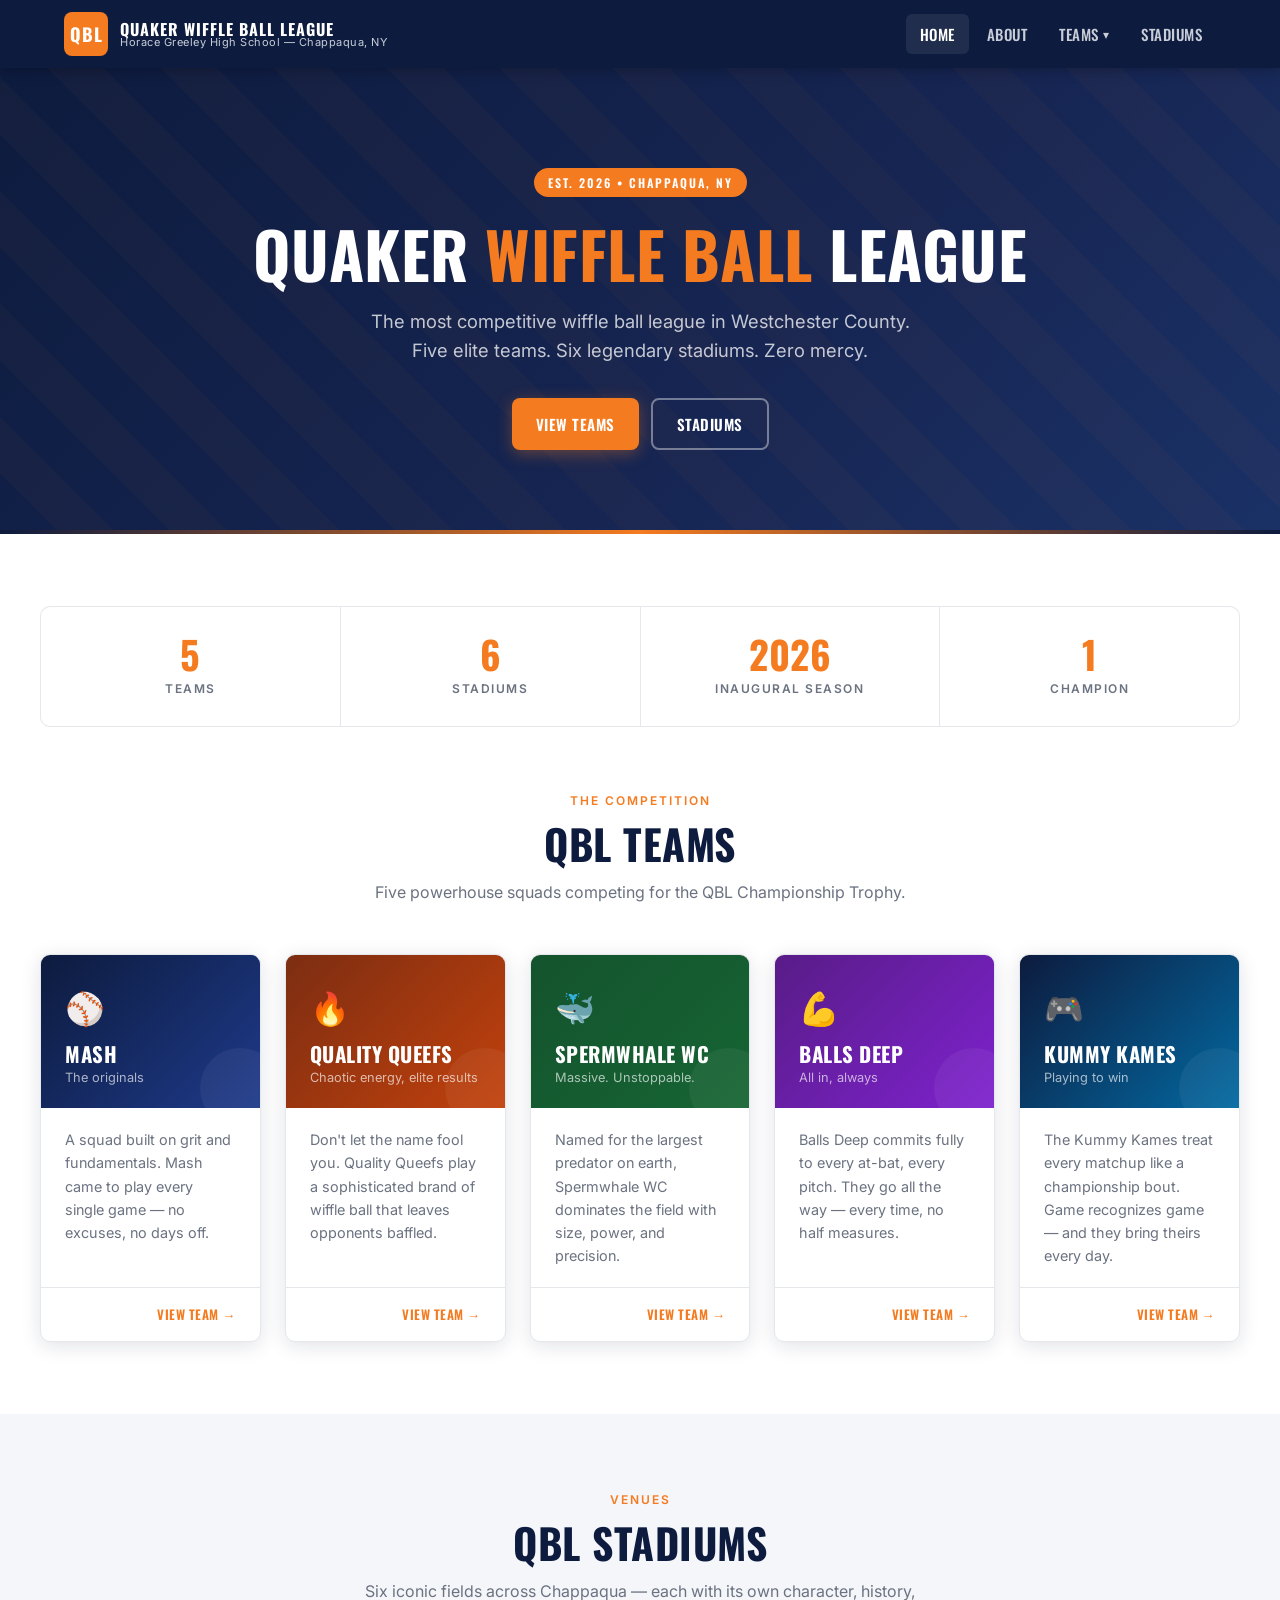
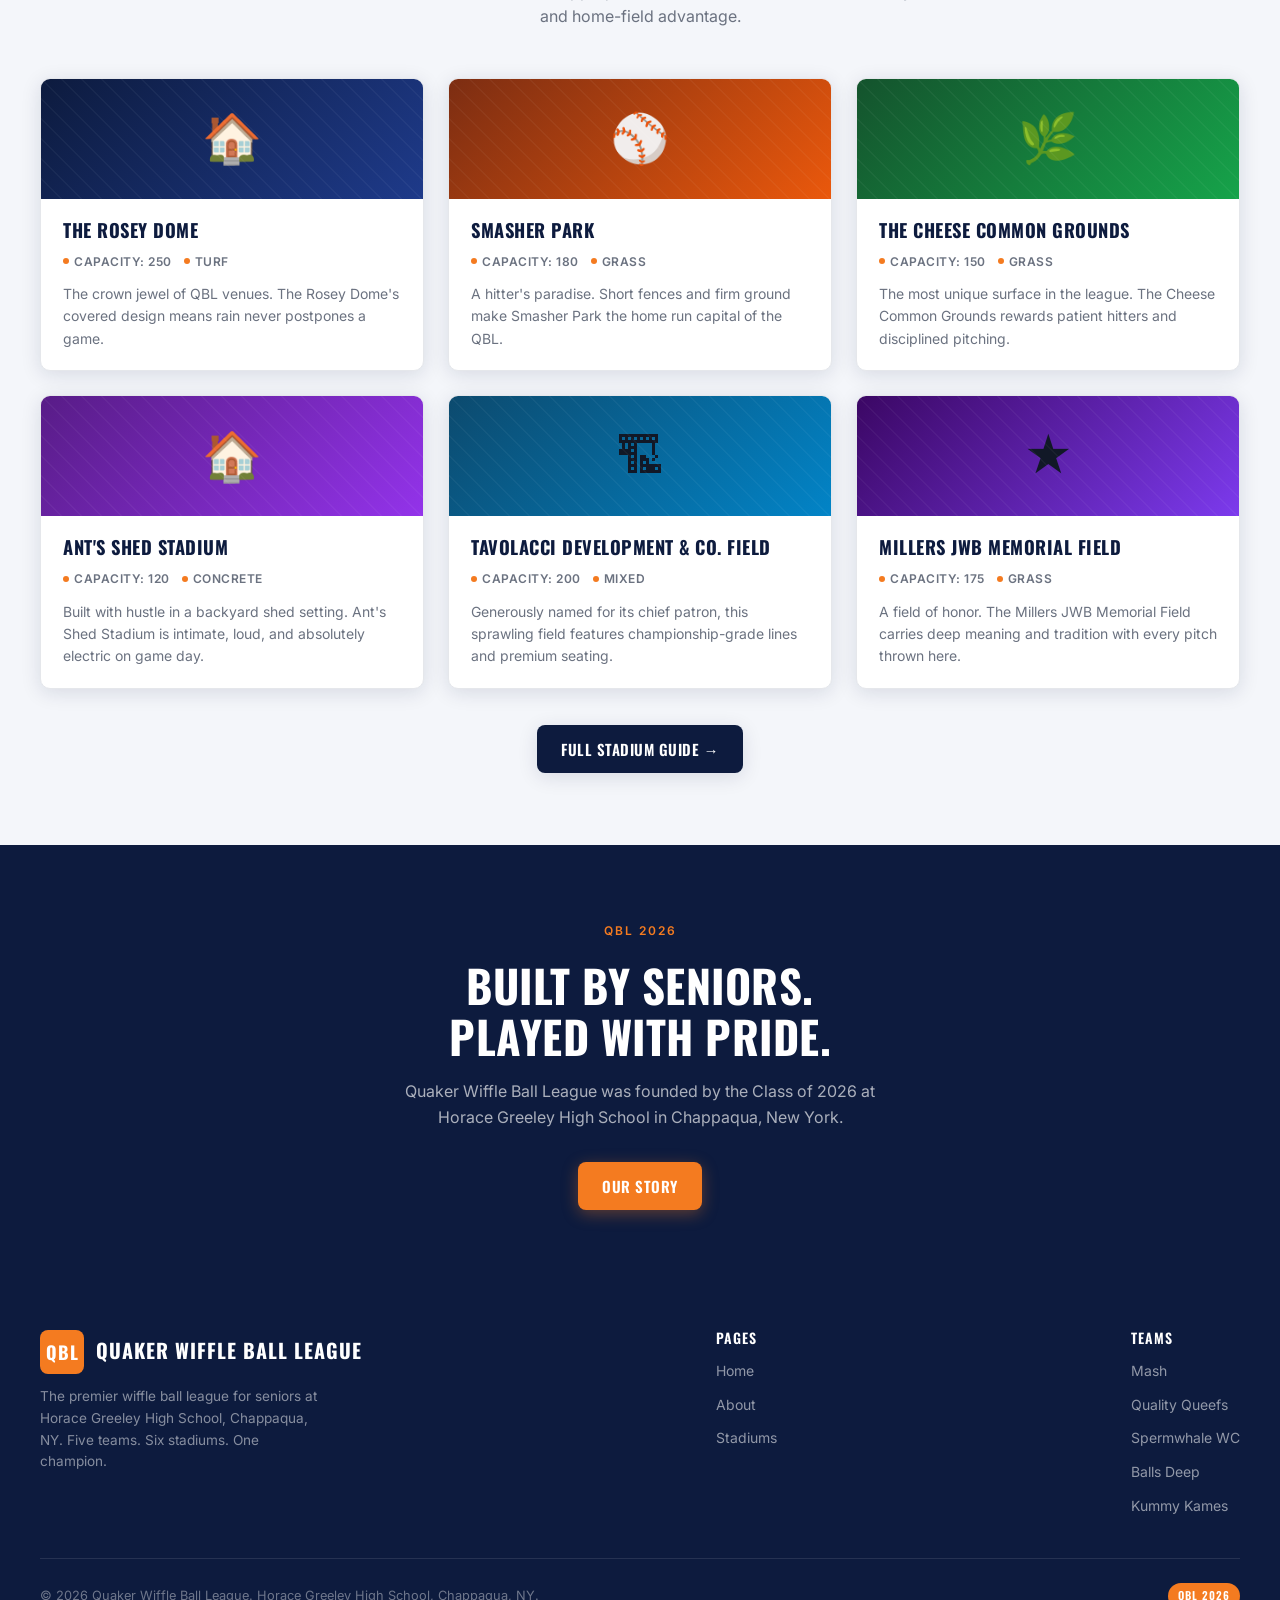
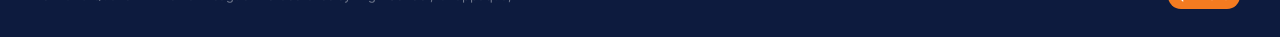
==== commit e474c148: "Initial commit" ====
--- a/index.html
+++ b/index.html
@@ -3,160 +3,8 @@
 <head>
   <meta charset="UTF-8" />
   <meta name="viewport" content="width=device-width, initial-scale=1.0" />
-  <title>Quaker Wiffle Ball League | QWL</title>
-  <style>
-/* === QBL Design System === */
-@import url('https://fonts.googleapis.com/css2?family=Oswald:wght@400;500;600;700&family=Inter:wght@400;500;600&display=swap');
-
-:root {
-  --navy: #0D1B3E;
-  --navy-light: #162552;
-  --orange: #F47B20;
-  --orange-dark: #D4691A;
-  --white: #FFFFFF;
-  --light-gray: #F4F6FA;
-  --mid-gray: #C8CDD8;
-  --text-dark: #111827;
-  --text-muted: #6B7280;
-  --border: #E5E7EB;
-  --shadow: 0 4px 20px rgba(13, 27, 62, 0.12);
-  --shadow-hover: 0 8px 32px rgba(13, 27, 62, 0.2);
-  --radius: 10px;
-}
-
-* { margin: 0; padding: 0; box-sizing: border-box; }
-html { scroll-behavior: smooth; }
-body { font-family: 'Inter', sans-serif; color: var(--text-dark); background: var(--white); line-height: 1.6; }
-h1, h2, h3, h4 { font-family: 'Oswald', sans-serif; font-weight: 700; letter-spacing: 0.5px; line-height: 1.15; }
-a { color: inherit; text-decoration: none; }
-img { max-width: 100%; display: block; }
-
-/* === NAVBAR === */
-.navbar { background: var(--navy); position: sticky; top: 0; z-index: 1000; box-shadow: 0 2px 12px rgba(0,0,0,0.25); }
-.nav-inner { max-width: 1200px; margin: 0 auto; padding: 0 24px; display: flex; align-items: center; justify-content: space-between; height: 68px; }
-.nav-logo { display: flex; align-items: center; gap: 12px; text-decoration: none; }
-.nav-logo-badge { width: 44px; height: 44px; background: var(--orange); border-radius: 8px; display: flex; align-items: center; justify-content: center; font-family: 'Oswald', sans-serif; font-weight: 700; font-size: 18px; color: var(--white); letter-spacing: 1px; }
-.nav-logo-text { display: flex; flex-direction: column; line-height: 1; }
-.nav-logo-name { font-family: 'Oswald', sans-serif; font-weight: 700; font-size: 16px; color: var(--white); letter-spacing: 1px; text-transform: uppercase; }
-.nav-logo-sub { font-size: 11px; color: var(--mid-gray); letter-spacing: 0.5px; }
-.nav-links { display: flex; align-items: center; gap: 4px; list-style: none; }
-.nav-links a { display: block; padding: 8px 14px; font-family: 'Oswald', sans-serif; font-size: 15px; font-weight: 500; color: var(--mid-gray); border-radius: 6px; transition: color 0.2s, background 0.2s; text-transform: uppercase; letter-spacing: 0.5px; }
-.nav-links a:hover, .nav-links a.active { color: var(--white); background: rgba(255,255,255,0.08); }
-.nav-dropdown { position: relative; }
-.nav-dropdown > a { display: flex; align-items: center; gap: 4px; }
-.nav-dropdown > a::after { content: '▾'; font-size: 12px; }
-.dropdown-menu { display: none; position: absolute; top: calc(100% + 8px); left: 0; background: var(--white); border-radius: var(--radius); box-shadow: var(--shadow-hover); min-width: 200px; overflow: hidden; border: 1px solid var(--border); }
-.nav-dropdown:hover .dropdown-menu { display: block; }
-.dropdown-menu a { display: block; padding: 10px 16px; font-size: 14px; font-family: 'Inter', sans-serif; color: var(--text-dark) !important; background: none !important; border-radius: 0 !important; font-weight: 500; letter-spacing: 0; text-transform: none; border-left: 3px solid transparent; transition: background 0.15s, border-color 0.15s; }
-.dropdown-menu a:hover { background: var(--light-gray) !important; border-left-color: var(--orange); color: var(--navy) !important; }
-.nav-toggle { display: none; flex-direction: column; gap: 5px; background: none; border: none; cursor: pointer; padding: 4px; }
-.nav-toggle span { display: block; width: 26px; height: 2px; background: var(--white); border-radius: 2px; }
-
-/* === HERO === */
-.hero { background: linear-gradient(135deg, var(--navy) 0%, var(--navy-light) 60%, #1a3166 100%); color: var(--white); padding: 100px 24px 80px; text-align: center; position: relative; overflow: hidden; }
-.hero::before { content: ''; position: absolute; inset: 0; background: repeating-linear-gradient(45deg, transparent, transparent 40px, rgba(244, 123, 32, 0.03) 40px, rgba(244, 123, 32, 0.03) 80px); }
-.hero-content { position: relative; max-width: 800px; margin: 0 auto; }
-.hero-badge { display: inline-block; background: var(--orange); color: var(--white); font-family: 'Oswald', sans-serif; font-size: 12px; font-weight: 600; letter-spacing: 2px; text-transform: uppercase; padding: 5px 14px; border-radius: 20px; margin-bottom: 20px; }
-.hero h1 { font-size: clamp(2.4rem, 6vw, 4rem); color: var(--white); margin-bottom: 16px; text-transform: uppercase; }
-.hero h1 span { color: var(--orange); }
-.hero p { font-size: 1.15rem; color: rgba(255,255,255,0.75); max-width: 560px; margin: 0 auto 32px; }
-.hero-actions { display: flex; gap: 12px; justify-content: center; flex-wrap: wrap; }
-
-/* === BUTTONS === */
-.btn { display: inline-flex; align-items: center; gap: 8px; padding: 12px 24px; border-radius: 8px; font-family: 'Oswald', sans-serif; font-weight: 600; font-size: 15px; letter-spacing: 0.5px; text-transform: uppercase; cursor: pointer; border: none; transition: transform 0.15s, box-shadow 0.15s, background 0.15s; text-decoration: none; }
-.btn:hover { transform: translateY(-2px); }
-.btn-primary { background: var(--orange); color: var(--white); box-shadow: 0 4px 16px rgba(244, 123, 32, 0.35); }
-.btn-primary:hover { background: var(--orange-dark); box-shadow: 0 6px 24px rgba(244, 123, 32, 0.45); }
-.btn-outline { background: transparent; color: var(--white); border: 2px solid rgba(255,255,255,0.4); }
-.btn-outline:hover { border-color: var(--white); background: rgba(255,255,255,0.08); }
-.btn-navy { background: var(--navy); color: var(--white); box-shadow: var(--shadow); }
-.btn-navy:hover { background: var(--navy-light); }
-
-/* === SECTION === */
-.section { padding: 72px 24px; }
-.section-alt { background: var(--light-gray); }
-.container { max-width: 1200px; margin: 0 auto; }
-.section-header { text-align: center; margin-bottom: 48px; }
-.section-label { display: inline-block; font-size: 12px; font-weight: 600; letter-spacing: 2px; text-transform: uppercase; color: var(--orange); margin-bottom: 10px; }
-.section-header h2 { font-size: clamp(1.8rem, 4vw, 2.6rem); color: var(--navy); text-transform: uppercase; }
-.section-header p { margin-top: 12px; color: var(--text-muted); font-size: 1rem; max-width: 560px; margin-left: auto; margin-right: auto; }
-
-/* === STATS BAR === */
-.stats-bar { display: grid; grid-template-columns: repeat(auto-fit, minmax(180px, 1fr)); gap: 1px; background: var(--border); border: 1px solid var(--border); border-radius: var(--radius); overflow: hidden; margin-bottom: 60px; }
-.stat-item { background: var(--white); padding: 28px 20px; text-align: center; }
-.stat-item .stat-number { font-family: 'Oswald', sans-serif; font-size: 2.4rem; font-weight: 700; color: var(--navy); line-height: 1; }
-.stat-item .stat-number span { color: var(--orange); }
-.stat-item .stat-label { font-size: 12px; font-weight: 600; text-transform: uppercase; letter-spacing: 1.5px; color: var(--text-muted); margin-top: 6px; }
-
-/* === CARDS === */
-.card-grid { display: grid; grid-template-columns: repeat(auto-fill, minmax(220px, 1fr)); gap: 24px; }
-.card-grid-3 { grid-template-columns: repeat(auto-fill, minmax(300px, 1fr)); }
-.card { background: var(--white); border-radius: var(--radius); box-shadow: var(--shadow); overflow: hidden; transition: transform 0.2s, box-shadow 0.2s; border: 1px solid var(--border); display: flex; flex-direction: column; }
-.card:hover { transform: translateY(-4px); box-shadow: var(--shadow-hover); }
-.card-header { background: var(--navy); padding: 28px 24px 20px; color: var(--white); position: relative; overflow: hidden; }
-.card-header::after { content: ''; position: absolute; bottom: -20px; right: -20px; width: 80px; height: 80px; background: rgba(255,255,255,0.05); border-radius: 50%; }
-.card-icon { font-size: 2rem; margin-bottom: 8px; }
-.card-header h3 { font-size: 1.3rem; color: var(--white); text-transform: uppercase; }
-.card-header p { font-size: 0.8rem; color: rgba(255,255,255,0.65); margin-top: 2px; }
-.card-body { padding: 20px 24px; flex: 1; }
-.card-body p { color: var(--text-muted); font-size: 0.9rem; line-height: 1.6; }
-.card-footer { padding: 16px 24px; border-top: 1px solid var(--border); display: flex; justify-content: flex-end; }
-.card-footer a { font-family: 'Oswald', sans-serif; font-size: 13px; font-weight: 600; letter-spacing: 0.5px; text-transform: uppercase; color: var(--orange); display: flex; align-items: center; gap: 4px; }
-.card-footer a:hover { color: var(--orange-dark); }
-.card-accent-1 .card-header { background: linear-gradient(135deg, #0D1B3E, #1E3A8A); }
-.card-accent-2 .card-header { background: linear-gradient(135deg, #7C2D12, #C2410C); }
-.card-accent-3 .card-header { background: linear-gradient(135deg, #14532D, #166534); }
-.card-accent-4 .card-header { background: linear-gradient(135deg, #581C87, #7E22CE); }
-.card-accent-5 .card-header { background: linear-gradient(135deg, #0D1B3E, #0369A1); }
-
-/* === STADIUM CARDS === */
-.stadium-card { background: var(--white); border-radius: var(--radius); box-shadow: var(--shadow); overflow: hidden; border: 1px solid var(--border); transition: transform 0.2s, box-shadow 0.2s; }
-.stadium-card:hover { transform: translateY(-4px); box-shadow: var(--shadow-hover); }
-.stadium-card-banner { height: 120px; display: flex; align-items: center; justify-content: center; font-size: 3rem; position: relative; overflow: hidden; }
-.stadium-card-banner::before { content: ''; position: absolute; inset: 0; background: repeating-linear-gradient(45deg, rgba(255,255,255,0.04) 0, rgba(255,255,255,0.04) 1px, transparent 0, transparent 50%); background-size: 20px 20px; }
-.stadium-card-body { padding: 20px 22px; }
-.stadium-card-body h3 { font-size: 1.15rem; color: var(--navy); text-transform: uppercase; margin-bottom: 6px; }
-.stadium-meta { display: flex; flex-wrap: wrap; gap: 12px; margin: 12px 0; }
-.stadium-meta-item { display: flex; align-items: center; gap: 5px; font-size: 12px; font-weight: 600; text-transform: uppercase; letter-spacing: 0.5px; color: var(--text-muted); }
-.stadium-meta-item .dot { width: 6px; height: 6px; border-radius: 50%; background: var(--orange); }
-.stadium-card-body p { font-size: 0.875rem; color: var(--text-muted); line-height: 1.6; margin-top: 10px; }
-.sb-1 { background: linear-gradient(135deg, #0D1B3E, #1E3A8A); }
-.sb-2 { background: linear-gradient(135deg, #7C2D12, #EA580C); }
-.sb-3 { background: linear-gradient(135deg, #14532D, #16A34A); }
-.sb-4 { background: linear-gradient(135deg, #581C87, #9333EA); }
-.sb-5 { background: linear-gradient(135deg, #0C4A6E, #0284C7); }
-.sb-6 { background: linear-gradient(135deg, #3B0764, #7C3AED); }
-
-/* === DIVIDER === */
-.divider { height: 4px; background: linear-gradient(90deg, var(--navy), var(--orange), var(--navy)); border: none; }
-
-/* === FOOTER === */
-.footer { background: var(--navy); color: rgba(255,255,255,0.7); padding: 48px 24px 28px; }
-.footer-inner { max-width: 1200px; margin: 0 auto; }
-.footer-top { display: flex; justify-content: space-between; align-items: flex-start; gap: 40px; margin-bottom: 40px; flex-wrap: wrap; }
-.footer-brand .nav-logo-name { font-size: 20px; margin-bottom: 4px; color: var(--white); }
-.footer-brand p { font-size: 0.85rem; color: rgba(255,255,255,0.5); max-width: 280px; margin-top: 8px; line-height: 1.6; }
-.footer-links h4 { font-family: 'Oswald', sans-serif; font-size: 14px; font-weight: 600; color: var(--white); text-transform: uppercase; letter-spacing: 1px; margin-bottom: 12px; }
-.footer-links ul { list-style: none; display: flex; flex-direction: column; gap: 8px; }
-.footer-links ul a { font-size: 0.875rem; color: rgba(255,255,255,0.55); transition: color 0.2s; }
-.footer-links ul a:hover { color: var(--orange); }
-.footer-bottom { border-top: 1px solid rgba(255,255,255,0.1); padding-top: 24px; display: flex; justify-content: space-between; align-items: center; flex-wrap: wrap; gap: 12px; }
-.footer-bottom p { font-size: 0.8rem; color: rgba(255,255,255,0.4); }
-.footer-badge { display: inline-flex; align-items: center; gap: 6px; background: var(--orange); color: var(--white); font-family: 'Oswald', sans-serif; font-size: 11px; font-weight: 600; letter-spacing: 1px; text-transform: uppercase; padding: 4px 10px; border-radius: 20px; }
-
-/* === RESPONSIVE === */
-@media (max-width: 768px) {
-  .nav-links { display: none; position: absolute; top: 68px; left: 0; right: 0; background: var(--navy); flex-direction: column; padding: 16px; gap: 4px; border-top: 1px solid rgba(255,255,255,0.1); }
-  .nav-links.open { display: flex; }
-  .nav-toggle { display: flex; }
-  .dropdown-menu { position: static; box-shadow: none; border: none; background: rgba(255,255,255,0.05); border-radius: 6px; margin-top: 4px; }
-  .dropdown-menu a { color: rgba(255,255,255,0.75) !important; border-left-color: transparent; }
-  .dropdown-menu a:hover { background: rgba(255,255,255,0.08) !important; color: var(--white) !important; }
-  .footer-top { flex-direction: column; gap: 32px; }
-  .footer-bottom { flex-direction: column; text-align: center; }
-  .stats-bar { grid-template-columns: 1fr 1fr; }
-}
-  </style>
+  <title>Quaker Wiffle Ball League | QBL</title>
+  <link rel="stylesheet" href="css/styles.css" />
 </head>
 <body>
 
@@ -164,7 +12,7 @@
   <nav class="navbar">
     <div class="nav-inner">
       <a href="index.html" class="nav-logo">
-        <div class="nav-logo-badge">QWL</div>
+        <div class="nav-logo-badge">QBL</div>
         <div class="nav-logo-text">
           <span class="nav-logo-name">Quaker Wiffle Ball League</span>
           <span class="nav-logo-sub">Horace Greeley High School &mdash; Chappaqua, NY</span>
@@ -198,7 +46,7 @@
       <h1>Quaker <span>Wiffle Ball</span> League</h1>
       <p>The most competitive wiffle ball league in Westchester County. Five elite teams. Six legendary stadiums. Zero mercy.</p>
       <div class="hero-actions">
-        <a href="#teams" class="btn btn-primary">View Teams</a>
+        <a href="teams/mash.html" class="btn btn-primary">View Teams</a>
         <a href="stadiums.html" class="btn btn-outline">Stadiums</a>
       </div>
     </div>
@@ -207,7 +55,7 @@
   <hr class="divider" />
 
   <!-- STATS -->
-  <section class="section" id="teams">
+  <section class="section">
     <div class="container">
       <div class="stats-bar">
         <div class="stat-item">
@@ -231,8 +79,8 @@
       <!-- TEAMS GRID -->
       <div class="section-header">
         <span class="section-label">The Competition</span>
-        <h2>QWL Teams</h2>
-        <p>Five powerhouse squads competing for the QWL Championship Trophy.</p>
+        <h2>QBL Teams</h2>
+        <p>Five powerhouse squads competing for the QBL Championship Trophy.</p>
       </div>
 
       <div class="card-grid">
@@ -314,7 +162,7 @@
     <div class="container">
       <div class="section-header">
         <span class="section-label">Venues</span>
-        <h2>QWL Stadiums</h2>
+        <h2>QBL Stadiums</h2>
         <p>Six iconic fields across Chappaqua — each with its own character, history, and home-field advantage.</p>
       </div>
 
@@ -401,7 +249,7 @@
   <!-- CTA -->
   <section class="section" style="background: var(--navy); text-align: center;">
     <div class="container">
-      <span class="section-label" style="color: var(--orange);">QWL 2026</span>
+      <span class="section-label" style="color: var(--orange);">QBL 2026</span>
       <h2 style="color: var(--white); font-size: clamp(1.8rem, 4vw, 2.8rem); text-transform: uppercase; margin-top: 10px;">Built by Seniors.<br>Played with Pride.</h2>
       <p style="color: rgba(255,255,255,0.65); margin-top: 16px; margin-bottom: 32px; max-width: 480px; margin-left: auto; margin-right: auto;">
         Quaker Wiffle Ball League was founded by the Class of 2026 at Horace Greeley High School in Chappaqua, New York.
@@ -416,7 +264,7 @@
       <div class="footer-top">
         <div class="footer-brand">
           <div class="nav-logo" style="margin-bottom: 12px;">
-            <div class="nav-logo-badge">QWL</div>
+            <div class="nav-logo-badge">QBL</div>
             <div class="nav-logo-text">
               <span class="nav-logo-name">Quaker Wiffle Ball League</span>
             </div>
@@ -444,7 +292,7 @@
       </div>
       <div class="footer-bottom">
         <p>&copy; 2026 Quaker Wiffle Ball League. Horace Greeley High School, Chappaqua, NY.</p>
-        <span class="footer-badge">QWL 2026</span>
+        <span class="footer-badge">QBL 2026</span>
       </div>
     </div>
   </footer>
--- a/css/styles.css
+++ b/css/styles.css
@@ -0,0 +1,1030 @@
+/* === QBL Design System === */
+@import url('https://fonts.googleapis.com/css2?family=Oswald:wght@400;500;600;700&family=Inter:wght@400;500;600&display=swap');
+
+:root {
+  --navy: #0D1B3E;
+  --navy-light: #162552;
+  --orange: #F47B20;
+  --orange-dark: #D4691A;
+  --white: #FFFFFF;
+  --light-gray: #F4F6FA;
+  --mid-gray: #C8CDD8;
+  --text-dark: #111827;
+  --text-muted: #6B7280;
+  --border: #E5E7EB;
+  --shadow: 0 4px 20px rgba(13, 27, 62, 0.12);
+  --shadow-hover: 0 8px 32px rgba(13, 27, 62, 0.2);
+  --radius: 10px;
+}
+
+* {
+  margin: 0;
+  padding: 0;
+  box-sizing: border-box;
+}
+
+html {
+  scroll-behavior: smooth;
+}
+
+body {
+  font-family: 'Inter', sans-serif;
+  color: var(--text-dark);
+  background: var(--white);
+  line-height: 1.6;
+}
+
+h1, h2, h3, h4 {
+  font-family: 'Oswald', sans-serif;
+  font-weight: 700;
+  letter-spacing: 0.5px;
+  line-height: 1.15;
+}
+
+a {
+  color: inherit;
+  text-decoration: none;
+}
+
+img {
+  max-width: 100%;
+  display: block;
+}
+
+/* === NAVBAR === */
+.navbar {
+  background: var(--navy);
+  position: sticky;
+  top: 0;
+  z-index: 1000;
+  box-shadow: 0 2px 12px rgba(0,0,0,0.25);
+}
+
+.nav-inner {
+  max-width: 1200px;
+  margin: 0 auto;
+  padding: 0 24px;
+  display: flex;
+  align-items: center;
+  justify-content: space-between;
+  height: 68px;
+}
+
+.nav-logo {
+  display: flex;
+  align-items: center;
+  gap: 12px;
+  text-decoration: none;
+}
+
+.nav-logo-badge {
+  width: 44px;
+  height: 44px;
+  background: var(--orange);
+  border-radius: 8px;
+  display: flex;
+  align-items: center;
+  justify-content: center;
+  font-family: 'Oswald', sans-serif;
+  font-weight: 700;
+  font-size: 18px;
+  color: var(--white);
+  letter-spacing: 1px;
+}
+
+.nav-logo-text {
+  display: flex;
+  flex-direction: column;
+  line-height: 1;
+}
+
+.nav-logo-name {
+  font-family: 'Oswald', sans-serif;
+  font-weight: 700;
+  font-size: 16px;
+  color: var(--white);
+  letter-spacing: 1px;
+  text-transform: uppercase;
+}
+
+.nav-logo-sub {
+  font-size: 11px;
+  color: var(--mid-gray);
+  letter-spacing: 0.5px;
+}
+
+.nav-links {
+  display: flex;
+  align-items: center;
+  gap: 4px;
+  list-style: none;
+}
+
+.nav-links a {
+  display: block;
+  padding: 8px 14px;
+  font-family: 'Oswald', sans-serif;
+  font-size: 15px;
+  font-weight: 500;
+  color: var(--mid-gray);
+  border-radius: 6px;
+  transition: color 0.2s, background 0.2s;
+  text-transform: uppercase;
+  letter-spacing: 0.5px;
+}
+
+.nav-links a:hover,
+.nav-links a.active {
+  color: var(--white);
+  background: rgba(255,255,255,0.08);
+}
+
+/* Dropdown */
+.nav-dropdown {
+  position: relative;
+}
+
+.nav-dropdown > a {
+  display: flex;
+  align-items: center;
+  gap: 4px;
+}
+
+.nav-dropdown > a::after {
+  content: '▾';
+  font-size: 12px;
+}
+
+.dropdown-menu {
+  display: none;
+  position: absolute;
+  top: calc(100% + 8px);
+  left: 0;
+  background: var(--white);
+  border-radius: var(--radius);
+  box-shadow: var(--shadow-hover);
+  min-width: 200px;
+  overflow: hidden;
+  border: 1px solid var(--border);
+}
+
+.nav-dropdown:hover .dropdown-menu {
+  display: block;
+}
+
+.dropdown-menu a {
+  display: block;
+  padding: 10px 16px;
+  font-size: 14px;
+  font-family: 'Inter', sans-serif;
+  color: var(--text-dark) !important;
+  background: none !important;
+  border-radius: 0 !important;
+  font-weight: 500;
+  letter-spacing: 0;
+  text-transform: none;
+  border-left: 3px solid transparent;
+  transition: background 0.15s, border-color 0.15s;
+}
+
+.dropdown-menu a:hover {
+  background: var(--light-gray) !important;
+  border-left-color: var(--orange);
+  color: var(--navy) !important;
+}
+
+/* Hamburger (mobile) */
+.nav-toggle {
+  display: none;
+  flex-direction: column;
+  gap: 5px;
+  background: none;
+  border: none;
+  cursor: pointer;
+  padding: 4px;
+}
+
+.nav-toggle span {
+  display: block;
+  width: 26px;
+  height: 2px;
+  background: var(--white);
+  border-radius: 2px;
+}
+
+/* === HERO === */
+.hero {
+  background: linear-gradient(135deg, var(--navy) 0%, var(--navy-light) 60%, #1a3166 100%);
+  color: var(--white);
+  padding: 100px 24px 80px;
+  text-align: center;
+  position: relative;
+  overflow: hidden;
+}
+
+.hero::before {
+  content: '';
+  position: absolute;
+  inset: 0;
+  background: repeating-linear-gradient(
+    45deg,
+    transparent,
+    transparent 40px,
+    rgba(244, 123, 32, 0.03) 40px,
+    rgba(244, 123, 32, 0.03) 80px
+  );
+}
+
+.hero-content {
+  position: relative;
+  max-width: 800px;
+  margin: 0 auto;
+}
+
+.hero-badge {
+  display: inline-block;
+  background: var(--orange);
+  color: var(--white);
+  font-family: 'Oswald', sans-serif;
+  font-size: 12px;
+  font-weight: 600;
+  letter-spacing: 2px;
+  text-transform: uppercase;
+  padding: 5px 14px;
+  border-radius: 20px;
+  margin-bottom: 20px;
+}
+
+.hero h1 {
+  font-size: clamp(2.4rem, 6vw, 4rem);
+  color: var(--white);
+  margin-bottom: 16px;
+  text-transform: uppercase;
+}
+
+.hero h1 span {
+  color: var(--orange);
+}
+
+.hero p {
+  font-size: 1.15rem;
+  color: rgba(255,255,255,0.75);
+  max-width: 560px;
+  margin: 0 auto 32px;
+}
+
+.hero-actions {
+  display: flex;
+  gap: 12px;
+  justify-content: center;
+  flex-wrap: wrap;
+}
+
+/* === BUTTONS === */
+.btn {
+  display: inline-flex;
+  align-items: center;
+  gap: 8px;
+  padding: 12px 24px;
+  border-radius: 8px;
+  font-family: 'Oswald', sans-serif;
+  font-weight: 600;
+  font-size: 15px;
+  letter-spacing: 0.5px;
+  text-transform: uppercase;
+  cursor: pointer;
+  border: none;
+  transition: transform 0.15s, box-shadow 0.15s, background 0.15s;
+  text-decoration: none;
+}
+
+.btn:hover {
+  transform: translateY(-2px);
+}
+
+.btn-primary {
+  background: var(--orange);
+  color: var(--white);
+  box-shadow: 0 4px 16px rgba(244, 123, 32, 0.35);
+}
+
+.btn-primary:hover {
+  background: var(--orange-dark);
+  box-shadow: 0 6px 24px rgba(244, 123, 32, 0.45);
+}
+
+.btn-outline {
+  background: transparent;
+  color: var(--white);
+  border: 2px solid rgba(255,255,255,0.4);
+}
+
+.btn-outline:hover {
+  border-color: var(--white);
+  background: rgba(255,255,255,0.08);
+}
+
+.btn-navy {
+  background: var(--navy);
+  color: var(--white);
+  box-shadow: var(--shadow);
+}
+
+.btn-navy:hover {
+  background: var(--navy-light);
+}
+
+/* === SECTION === */
+.section {
+  padding: 72px 24px;
+}
+
+.section-alt {
+  background: var(--light-gray);
+}
+
+.container {
+  max-width: 1200px;
+  margin: 0 auto;
+}
+
+.section-header {
+  text-align: center;
+  margin-bottom: 48px;
+}
+
+.section-label {
+  display: inline-block;
+  font-size: 12px;
+  font-weight: 600;
+  letter-spacing: 2px;
+  text-transform: uppercase;
+  color: var(--orange);
+  margin-bottom: 10px;
+}
+
+.section-header h2 {
+  font-size: clamp(1.8rem, 4vw, 2.6rem);
+  color: var(--navy);
+  text-transform: uppercase;
+}
+
+.section-header p {
+  margin-top: 12px;
+  color: var(--text-muted);
+  font-size: 1rem;
+  max-width: 560px;
+  margin-left: auto;
+  margin-right: auto;
+}
+
+/* === STATS BAR === */
+.stats-bar {
+  display: grid;
+  grid-template-columns: repeat(auto-fit, minmax(180px, 1fr));
+  gap: 1px;
+  background: var(--border);
+  border: 1px solid var(--border);
+  border-radius: var(--radius);
+  overflow: hidden;
+  margin-bottom: 60px;
+}
+
+.stat-item {
+  background: var(--white);
+  padding: 28px 20px;
+  text-align: center;
+}
+
+.stat-item .stat-number {
+  font-family: 'Oswald', sans-serif;
+  font-size: 2.4rem;
+  font-weight: 700;
+  color: var(--navy);
+  line-height: 1;
+}
+
+.stat-item .stat-number span {
+  color: var(--orange);
+}
+
+.stat-item .stat-label {
+  font-size: 12px;
+  font-weight: 600;
+  text-transform: uppercase;
+  letter-spacing: 1.5px;
+  color: var(--text-muted);
+  margin-top: 6px;
+}
+
+/* === CARDS === */
+.card-grid {
+  display: grid;
+  grid-template-columns: repeat(auto-fill, minmax(220px, 1fr));
+  gap: 24px;
+}
+
+.card-grid-3 {
+  grid-template-columns: repeat(auto-fill, minmax(300px, 1fr));
+}
+
+.card {
+  background: var(--white);
+  border-radius: var(--radius);
+  box-shadow: var(--shadow);
+  overflow: hidden;
+  transition: transform 0.2s, box-shadow 0.2s;
+  border: 1px solid var(--border);
+  display: flex;
+  flex-direction: column;
+}
+
+.card:hover {
+  transform: translateY(-4px);
+  box-shadow: var(--shadow-hover);
+}
+
+.card-header {
+  background: var(--navy);
+  padding: 28px 24px 20px;
+  color: var(--white);
+  position: relative;
+  overflow: hidden;
+}
+
+.card-header::after {
+  content: '';
+  position: absolute;
+  bottom: -20px;
+  right: -20px;
+  width: 80px;
+  height: 80px;
+  background: rgba(255,255,255,0.05);
+  border-radius: 50%;
+}
+
+.card-header-orange {
+  background: var(--orange);
+}
+
+.card-icon {
+  font-size: 2rem;
+  margin-bottom: 8px;
+}
+
+.card-header h3 {
+  font-size: 1.3rem;
+  color: var(--white);
+  text-transform: uppercase;
+}
+
+.card-header p {
+  font-size: 0.8rem;
+  color: rgba(255,255,255,0.65);
+  margin-top: 2px;
+}
+
+.card-body {
+  padding: 20px 24px;
+  flex: 1;
+}
+
+.card-body p {
+  color: var(--text-muted);
+  font-size: 0.9rem;
+  line-height: 1.6;
+}
+
+.card-footer {
+  padding: 16px 24px;
+  border-top: 1px solid var(--border);
+  display: flex;
+  justify-content: flex-end;
+}
+
+.card-footer a {
+  font-family: 'Oswald', sans-serif;
+  font-size: 13px;
+  font-weight: 600;
+  letter-spacing: 0.5px;
+  text-transform: uppercase;
+  color: var(--orange);
+  display: flex;
+  align-items: center;
+  gap: 4px;
+}
+
+.card-footer a:hover {
+  color: var(--orange-dark);
+}
+
+/* Team card accent variants */
+.card-accent-1 .card-header { background: linear-gradient(135deg, #0D1B3E, #1E3A8A); }
+.card-accent-2 .card-header { background: linear-gradient(135deg, #7C2D12, #C2410C); }
+.card-accent-3 .card-header { background: linear-gradient(135deg, #14532D, #166534); }
+.card-accent-4 .card-header { background: linear-gradient(135deg, #581C87, #7E22CE); }
+.card-accent-5 .card-header { background: linear-gradient(135deg, #0D1B3E, #0369A1); }
+
+/* === TEAM PAGE HERO === */
+.team-hero {
+  padding: 80px 24px 60px;
+  color: var(--white);
+  position: relative;
+  overflow: hidden;
+}
+
+.team-hero::before {
+  content: '';
+  position: absolute;
+  inset: 0;
+  background: repeating-linear-gradient(
+    -45deg,
+    transparent,
+    transparent 30px,
+    rgba(255,255,255,0.03) 30px,
+    rgba(255,255,255,0.03) 60px
+  );
+}
+
+.team-hero-inner {
+  max-width: 1200px;
+  margin: 0 auto;
+  position: relative;
+}
+
+.team-hero-label {
+  display: inline-block;
+  background: rgba(255,255,255,0.15);
+  padding: 4px 12px;
+  border-radius: 20px;
+  font-size: 12px;
+  font-weight: 600;
+  letter-spacing: 2px;
+  text-transform: uppercase;
+  margin-bottom: 16px;
+}
+
+.team-hero h1 {
+  font-size: clamp(2.5rem, 7vw, 4.5rem);
+  color: var(--white);
+  text-transform: uppercase;
+  margin-bottom: 8px;
+}
+
+.team-hero-sub {
+  font-size: 1.1rem;
+  color: rgba(255,255,255,0.7);
+}
+
+/* Record widget */
+.record-row {
+  display: flex;
+  gap: 0;
+  margin-top: 28px;
+  border-radius: var(--radius);
+  overflow: hidden;
+  max-width: 360px;
+}
+
+.record-box {
+  flex: 1;
+  background: rgba(255,255,255,0.12);
+  padding: 16px;
+  text-align: center;
+  border-right: 1px solid rgba(255,255,255,0.1);
+}
+
+.record-box:last-child { border-right: none; }
+
+.record-box .rec-num {
+  font-family: 'Oswald', sans-serif;
+  font-size: 2rem;
+  font-weight: 700;
+  color: var(--white);
+}
+
+.record-box .rec-label {
+  font-size: 11px;
+  font-weight: 600;
+  letter-spacing: 1.5px;
+  text-transform: uppercase;
+  color: rgba(255,255,255,0.6);
+  margin-top: 2px;
+}
+
+/* Roster Table */
+.roster-table {
+  width: 100%;
+  border-collapse: collapse;
+  font-size: 0.9rem;
+}
+
+.roster-table th {
+  background: var(--navy);
+  color: var(--white);
+  font-family: 'Oswald', sans-serif;
+  font-weight: 600;
+  font-size: 13px;
+  letter-spacing: 1px;
+  text-transform: uppercase;
+  padding: 12px 16px;
+  text-align: left;
+}
+
+.roster-table td {
+  padding: 12px 16px;
+  border-bottom: 1px solid var(--border);
+  color: var(--text-dark);
+}
+
+.roster-table tr:last-child td {
+  border-bottom: none;
+}
+
+.roster-table tr:hover td {
+  background: var(--light-gray);
+}
+
+.roster-table .num {
+  font-family: 'Oswald', sans-serif;
+  font-size: 1.1rem;
+  font-weight: 700;
+  color: var(--orange);
+  width: 60px;
+}
+
+/* Stadium Cards */
+.stadium-card {
+  background: var(--white);
+  border-radius: var(--radius);
+  box-shadow: var(--shadow);
+  overflow: hidden;
+  border: 1px solid var(--border);
+  transition: transform 0.2s, box-shadow 0.2s;
+}
+
+.stadium-card:hover {
+  transform: translateY(-4px);
+  box-shadow: var(--shadow-hover);
+}
+
+.stadium-card-banner {
+  height: 120px;
+  display: flex;
+  align-items: center;
+  justify-content: center;
+  font-size: 3rem;
+  position: relative;
+  overflow: hidden;
+}
+
+.stadium-card-banner::before {
+  content: '';
+  position: absolute;
+  inset: 0;
+  background: repeating-linear-gradient(
+    45deg,
+    rgba(255,255,255,0.04) 0,
+    rgba(255,255,255,0.04) 1px,
+    transparent 0,
+    transparent 50%
+  );
+  background-size: 20px 20px;
+}
+
+.stadium-card-body {
+  padding: 20px 22px;
+}
+
+.stadium-card-body h3 {
+  font-size: 1.15rem;
+  color: var(--navy);
+  text-transform: uppercase;
+  margin-bottom: 6px;
+}
+
+.stadium-meta {
+  display: flex;
+  flex-wrap: wrap;
+  gap: 12px;
+  margin: 12px 0;
+}
+
+.stadium-meta-item {
+  display: flex;
+  align-items: center;
+  gap: 5px;
+  font-size: 12px;
+  font-weight: 600;
+  text-transform: uppercase;
+  letter-spacing: 0.5px;
+  color: var(--text-muted);
+}
+
+.stadium-meta-item .dot {
+  width: 6px;
+  height: 6px;
+  border-radius: 50%;
+  background: var(--orange);
+}
+
+.stadium-card-body p {
+  font-size: 0.875rem;
+  color: var(--text-muted);
+  line-height: 1.6;
+  margin-top: 10px;
+}
+
+/* Stadium banner colors */
+.sb-1 { background: linear-gradient(135deg, #0D1B3E, #1E3A8A); }
+.sb-2 { background: linear-gradient(135deg, #7C2D12, #EA580C); }
+.sb-3 { background: linear-gradient(135deg, #14532D, #16A34A); }
+.sb-4 { background: linear-gradient(135deg, #581C87, #9333EA); }
+.sb-5 { background: linear-gradient(135deg, #0C4A6E, #0284C7); }
+.sb-6 { background: linear-gradient(135deg, #3B0764, #7C3AED); }
+
+/* === INFO BOX === */
+.info-box {
+  background: var(--light-gray);
+  border-left: 4px solid var(--orange);
+  border-radius: 0 var(--radius) var(--radius) 0;
+  padding: 20px 24px;
+  display: flex;
+  gap: 16px;
+  align-items: flex-start;
+}
+
+.info-box-icon {
+  font-size: 1.5rem;
+  flex-shrink: 0;
+  margin-top: 2px;
+}
+
+.info-box h4 {
+  font-size: 1rem;
+  color: var(--navy);
+  margin-bottom: 4px;
+  text-transform: uppercase;
+}
+
+.info-box p {
+  font-size: 0.875rem;
+  color: var(--text-muted);
+}
+
+/* === ABOUT PAGE === */
+.about-grid {
+  display: grid;
+  grid-template-columns: 1fr 1fr;
+  gap: 60px;
+  align-items: center;
+}
+
+.about-text h2 {
+  font-size: clamp(1.8rem, 4vw, 2.4rem);
+  color: var(--navy);
+  text-transform: uppercase;
+  margin-bottom: 20px;
+}
+
+.about-text h2 span {
+  color: var(--orange);
+}
+
+.about-text p {
+  color: var(--text-muted);
+  line-height: 1.8;
+  margin-bottom: 16px;
+}
+
+.about-visual {
+  background: linear-gradient(135deg, var(--navy), var(--navy-light));
+  border-radius: 16px;
+  padding: 48px 36px;
+  text-align: center;
+  color: var(--white);
+}
+
+.about-visual .qbl-emblem {
+  width: 100px;
+  height: 100px;
+  background: var(--orange);
+  border-radius: 16px;
+  display: flex;
+  align-items: center;
+  justify-content: center;
+  font-family: 'Oswald', sans-serif;
+  font-weight: 700;
+  font-size: 36px;
+  color: var(--white);
+  margin: 0 auto 20px;
+  box-shadow: 0 8px 24px rgba(244, 123, 32, 0.4);
+}
+
+.about-visual h3 {
+  font-size: 1.5rem;
+  color: var(--white);
+  text-transform: uppercase;
+  margin-bottom: 6px;
+}
+
+.about-visual p {
+  font-size: 0.9rem;
+  color: rgba(255,255,255,0.65);
+}
+
+.value-list {
+  list-style: none;
+  margin-top: 24px;
+  display: flex;
+  flex-direction: column;
+  gap: 12px;
+}
+
+.value-list li {
+  display: flex;
+  align-items: flex-start;
+  gap: 12px;
+  font-size: 0.9rem;
+  color: var(--text-muted);
+}
+
+.value-list .check {
+  width: 20px;
+  height: 20px;
+  background: var(--orange);
+  border-radius: 50%;
+  display: flex;
+  align-items: center;
+  justify-content: center;
+  color: white;
+  font-size: 10px;
+  font-weight: 700;
+  flex-shrink: 0;
+  margin-top: 1px;
+}
+
+/* === DIVIDER === */
+.divider {
+  height: 4px;
+  background: linear-gradient(90deg, var(--navy), var(--orange), var(--navy));
+  border: none;
+}
+
+/* === FOOTER === */
+.footer {
+  background: var(--navy);
+  color: rgba(255,255,255,0.7);
+  padding: 48px 24px 28px;
+}
+
+.footer-inner {
+  max-width: 1200px;
+  margin: 0 auto;
+}
+
+.footer-top {
+  display: flex;
+  justify-content: space-between;
+  align-items: flex-start;
+  gap: 40px;
+  margin-bottom: 40px;
+  flex-wrap: wrap;
+}
+
+.footer-brand .nav-logo-name {
+  font-size: 20px;
+  margin-bottom: 4px;
+  color: var(--white);
+}
+
+.footer-brand p {
+  font-size: 0.85rem;
+  color: rgba(255,255,255,0.5);
+  max-width: 280px;
+  margin-top: 8px;
+  line-height: 1.6;
+}
+
+.footer-links h4 {
+  font-family: 'Oswald', sans-serif;
+  font-size: 14px;
+  font-weight: 600;
+  color: var(--white);
+  text-transform: uppercase;
+  letter-spacing: 1px;
+  margin-bottom: 12px;
+}
+
+.footer-links ul {
+  list-style: none;
+  display: flex;
+  flex-direction: column;
+  gap: 8px;
+}
+
+.footer-links ul a {
+  font-size: 0.875rem;
+  color: rgba(255,255,255,0.55);
+  transition: color 0.2s;
+}
+
+.footer-links ul a:hover {
+  color: var(--orange);
+}
+
+.footer-bottom {
+  border-top: 1px solid rgba(255,255,255,0.1);
+  padding-top: 24px;
+  display: flex;
+  justify-content: space-between;
+  align-items: center;
+  flex-wrap: wrap;
+  gap: 12px;
+}
+
+.footer-bottom p {
+  font-size: 0.8rem;
+  color: rgba(255,255,255,0.4);
+}
+
+.footer-badge {
+  display: inline-flex;
+  align-items: center;
+  gap: 6px;
+  background: var(--orange);
+  color: var(--white);
+  font-family: 'Oswald', sans-serif;
+  font-size: 11px;
+  font-weight: 600;
+  letter-spacing: 1px;
+  text-transform: uppercase;
+  padding: 4px 10px;
+  border-radius: 20px;
+}
+
+/* === RESPONSIVE === */
+@media (max-width: 768px) {
+  .nav-links {
+    display: none;
+    position: absolute;
+    top: 68px;
+    left: 0;
+    right: 0;
+    background: var(--navy);
+    flex-direction: column;
+    padding: 16px;
+    gap: 4px;
+    border-top: 1px solid rgba(255,255,255,0.1);
+  }
+
+  .nav-links.open {
+    display: flex;
+  }
+
+  .nav-toggle {
+    display: flex;
+  }
+
+  .navbar {
+    position: sticky;
+  }
+
+  .dropdown-menu {
+    position: static;
+    box-shadow: none;
+    border: none;
+    background: rgba(255,255,255,0.05);
+    border-radius: 6px;
+    margin-top: 4px;
+  }
+
+  .dropdown-menu a {
+    color: rgba(255,255,255,0.75) !important;
+    border-left-color: transparent;
+  }
+
+  .dropdown-menu a:hover {
+    background: rgba(255,255,255,0.08) !important;
+    color: var(--white) !important;
+  }
+
+  .about-grid {
+    grid-template-columns: 1fr;
+    gap: 40px;
+  }
+
+  .footer-top {
+    flex-direction: column;
+    gap: 32px;
+  }
+
+  .footer-bottom {
+    flex-direction: column;
+    text-align: center;
+  }
+
+  .stats-bar {
+    grid-template-columns: 1fr 1fr;
+  }
+}
